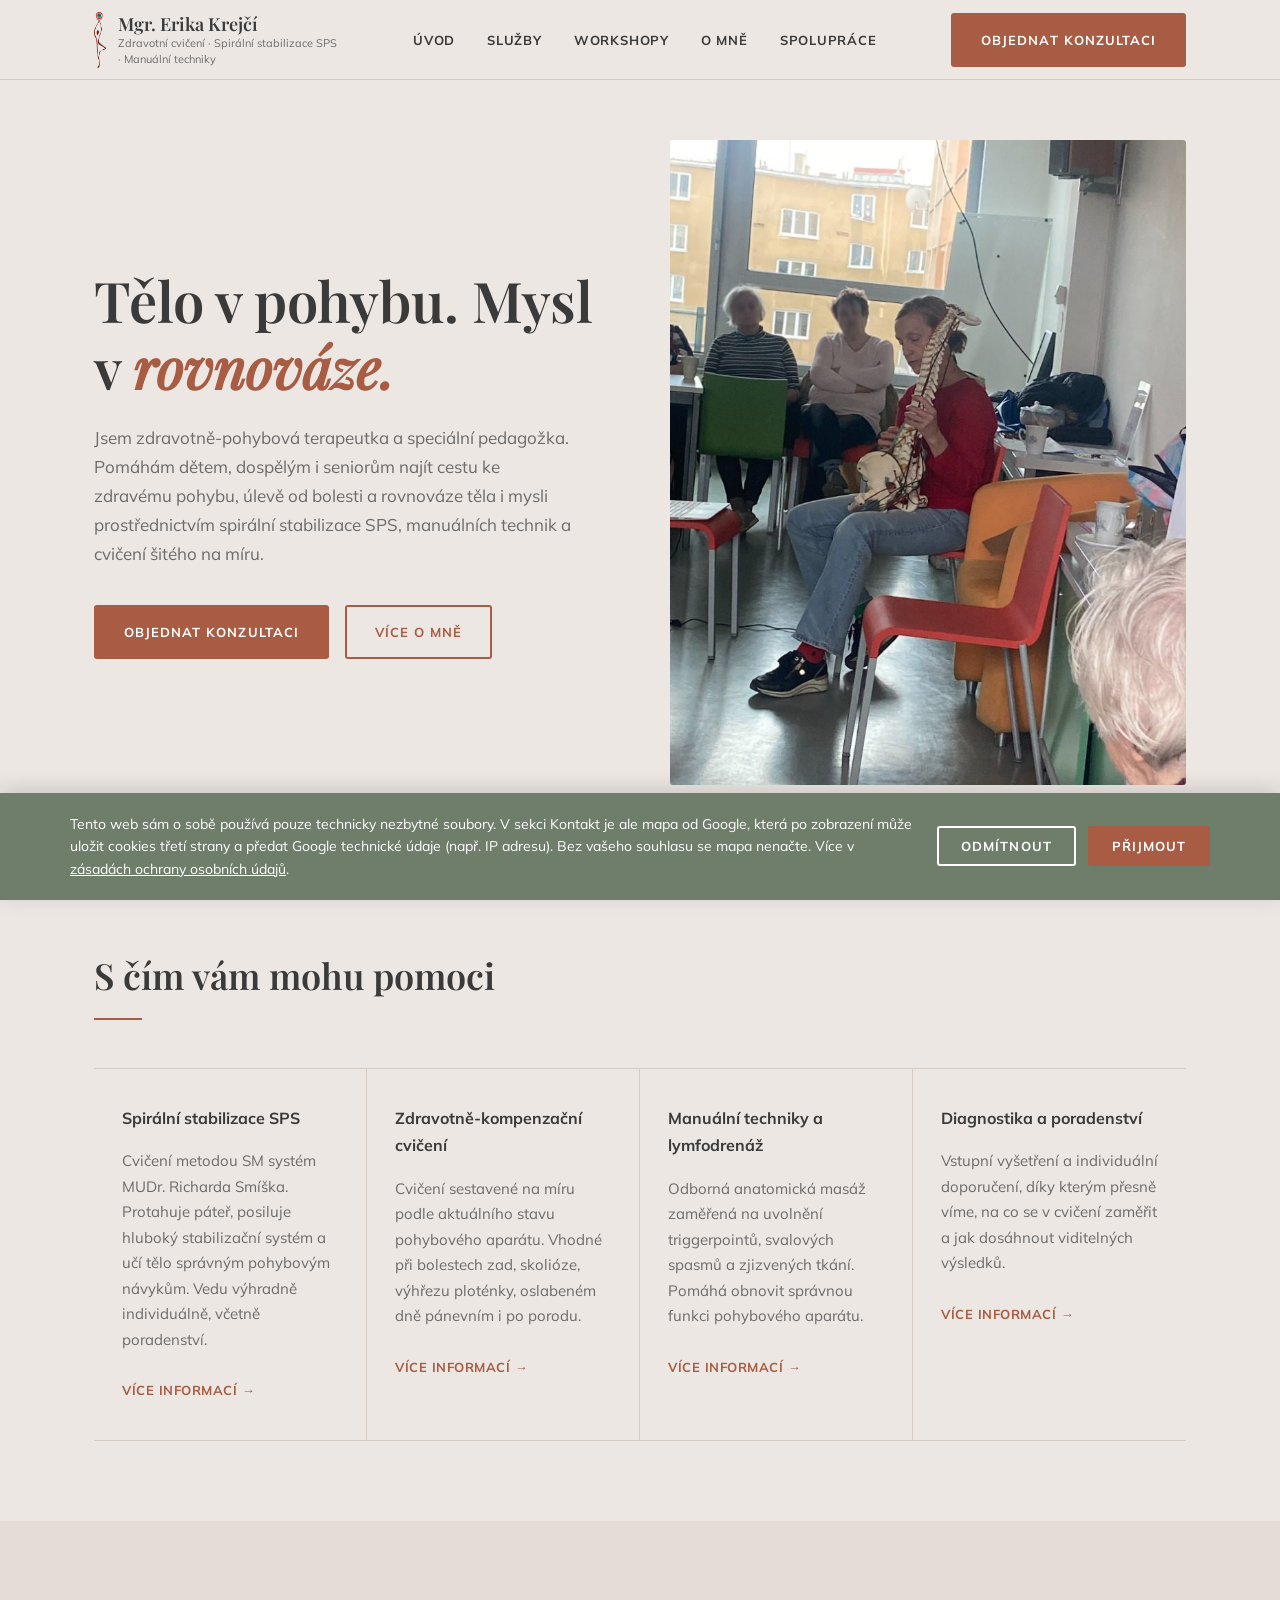
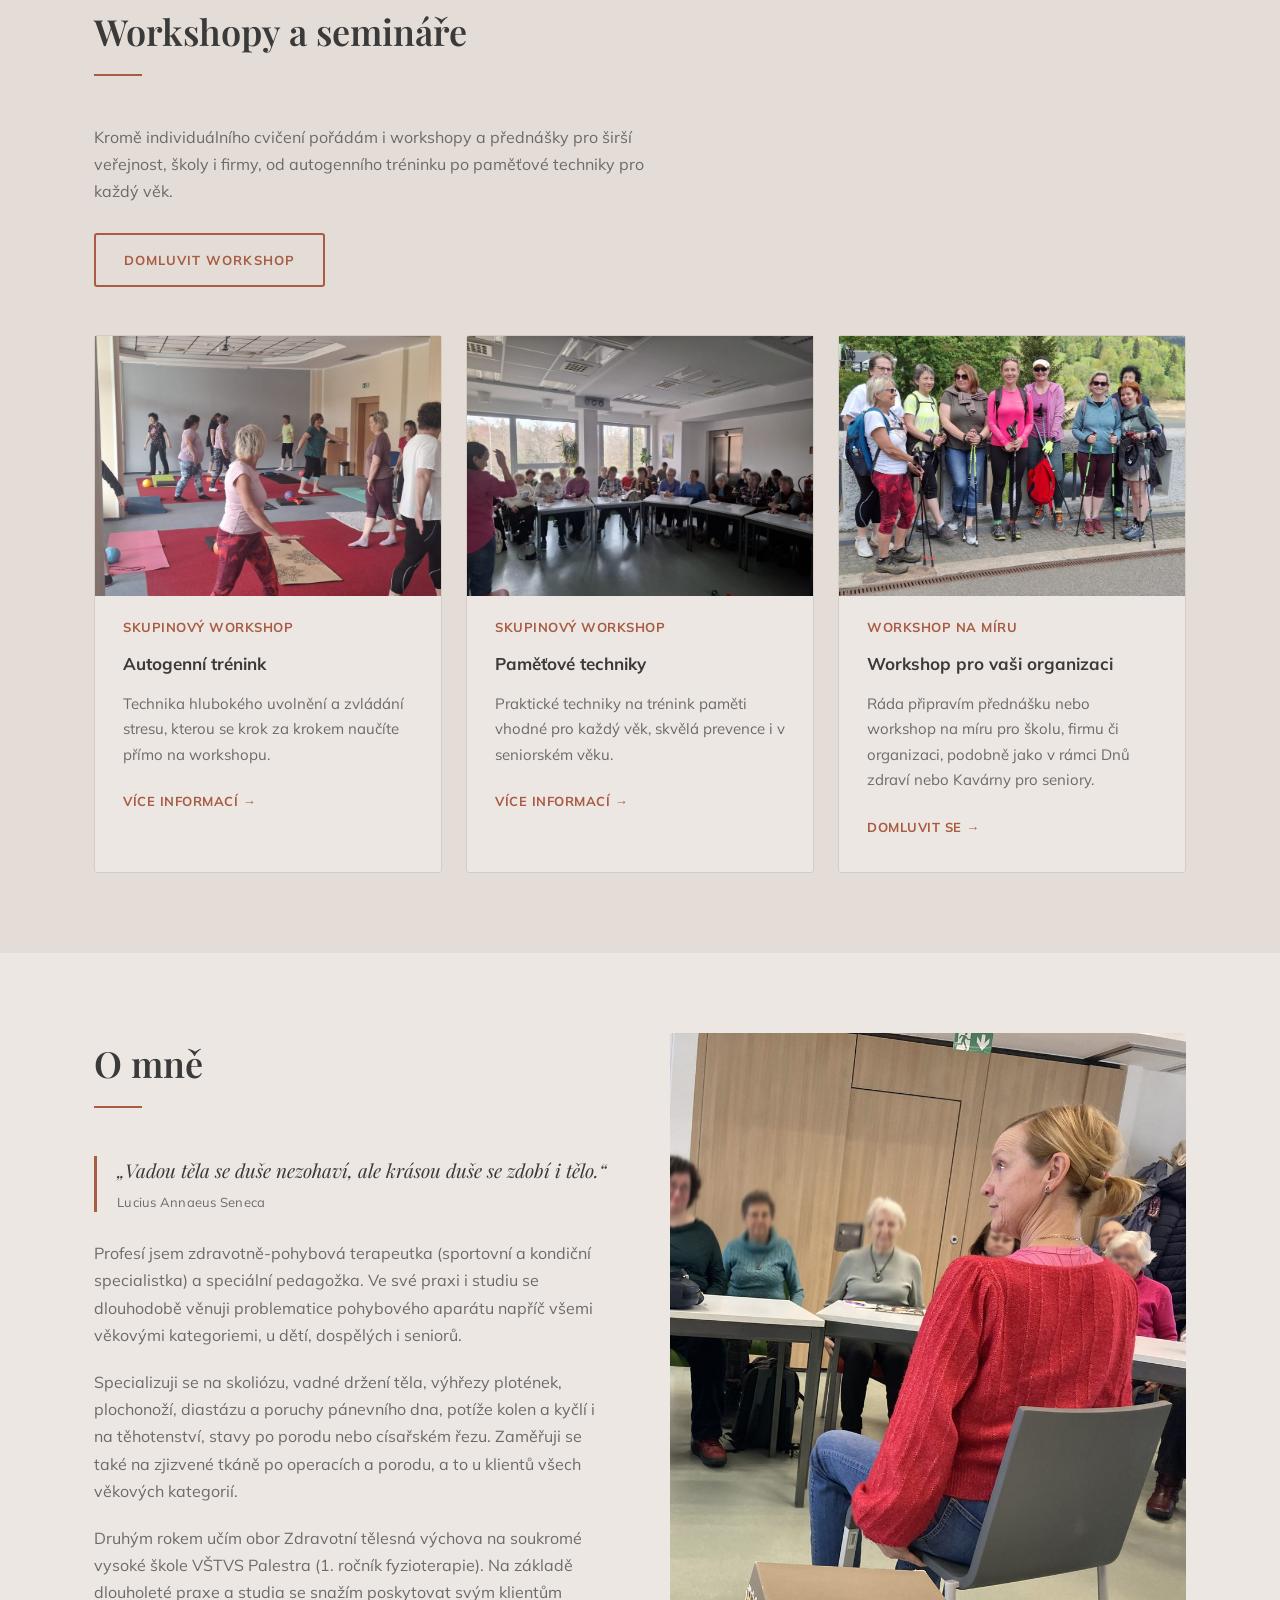
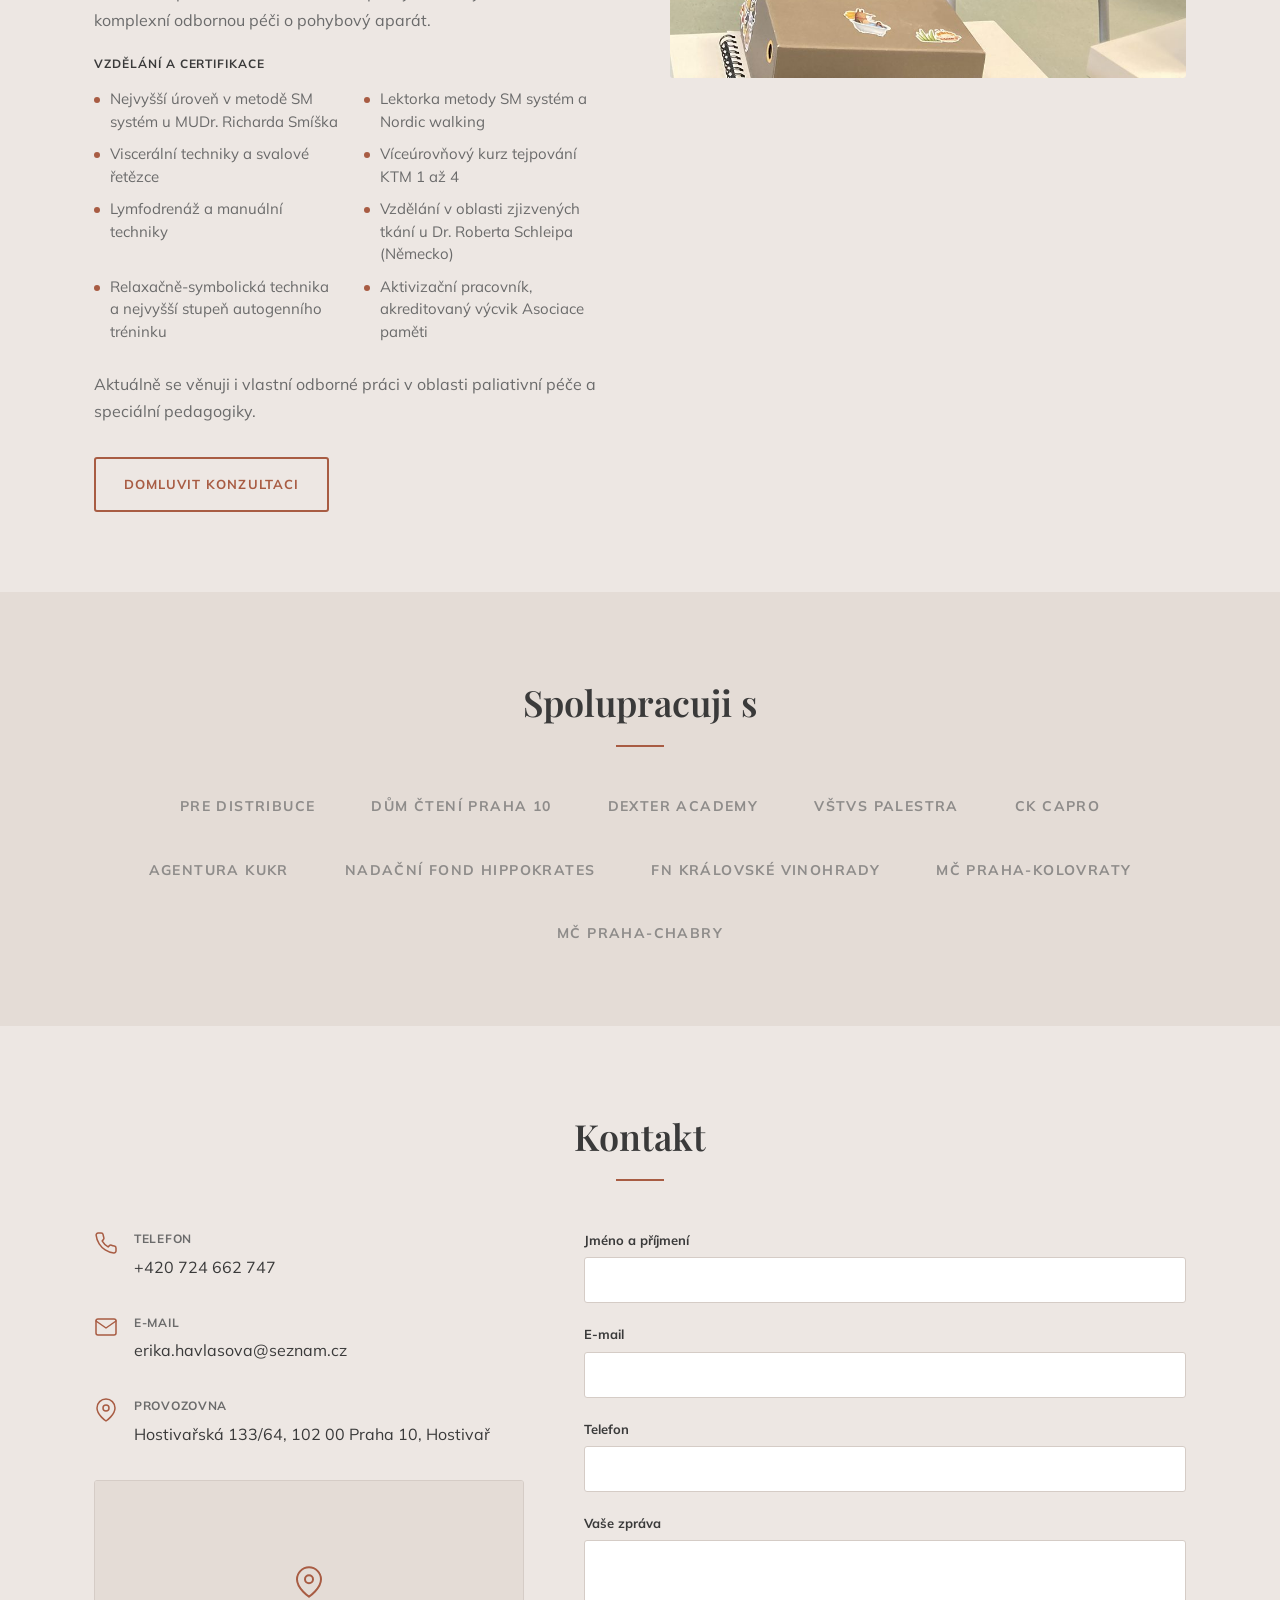
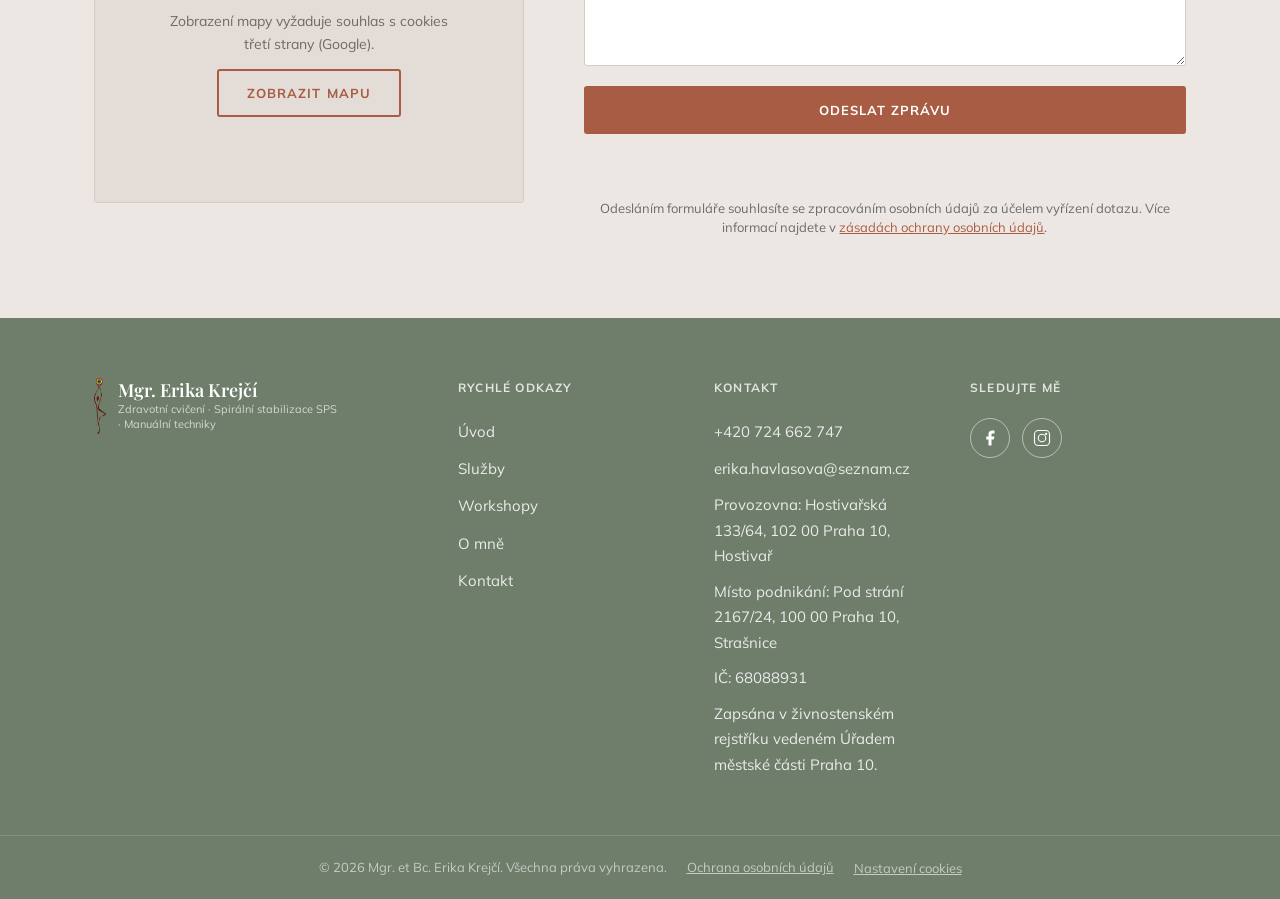
==== index.html @ 01b0af44 "Initial commit: static website for Mgr. Erika Krejčí Static HTML/CSS/JS site with real content, Form" ====
<!DOCTYPE html>
<html lang="cs">
<head>
  <meta charset="UTF-8">
  <meta name="viewport" content="width=device-width, initial-scale=1.0">
  <meta name="description" content="Mgr. et Bc. Erika Krejčí, zdravotně-pohybová terapeutka a speciální pedagožka. Spirální stabilizace SPS, zdravotní cvičení, manuální techniky a paměťové techniky v Praze.">
  <title>Mgr. et Bc. Erika Krejčí | Zdravotně-pohybová terapie a spirální stabilizace SPS</title>
  <link rel="icon" href="favicon.ico" sizes="any">
  <link rel="icon" type="image/png" sizes="32x32" href="img/favicon-32.png">
  <link rel="icon" type="image/png" sizes="16x16" href="img/favicon-16.png">
  <link rel="apple-touch-icon" sizes="180x180" href="img/apple-touch-icon.png">
  <link rel="preload" href="fonts/mulish-700.woff2" as="font" type="font/woff2" crossorigin>
  <link rel="preload" href="fonts/playfair-600.woff2" as="font" type="font/woff2" crossorigin>
  <link rel="stylesheet" href="css/fonts.css">
  <link rel="stylesheet" href="css/style.css">
</head>
<body>

  <!-- Header -->
  <header class="header" id="header">
    <div class="container header__inner">
      <a href="#uvod" class="logo" aria-label="Mgr. Erika Krejčí, úvod">
        <img src="img/logo.png" alt="Logo Mgr. Erika Krejčí" class="logo__icon">
        <div class="logo__text">
          <span class="logo__name">Mgr. Erika Krejčí</span>
          <span class="logo__tagline">Zdravotní cvičení · Spirální stabilizace SPS · Manuální techniky</span>
        </div>
      </a>

      <nav class="nav" id="nav" aria-label="Hlavní navigace">
        <ul class="nav__list">
          <li><a href="#uvod" class="nav__link">Úvod</a></li>
          <li><a href="#sluzby" class="nav__link">Služby</a></li>
          <li><a href="#workshopy" class="nav__link">Workshopy</a></li>
          <li><a href="#o-mne" class="nav__link">O mně</a></li>
          <li><a href="#spoluprace" class="nav__link">Spolupráce</a></li>
        </ul>
      </nav>

      <a href="#kontakt" class="btn btn--primary header__cta">Objednat konzultaci</a>

      <button class="nav-toggle" id="navToggle" aria-label="Otevřít menu" aria-expanded="false" aria-controls="nav">
        <span></span>
        <span></span>
        <span></span>
      </button>
    </div>
  </header>

  <main>

    <!-- Hero -->
    <section class="hero" id="uvod">
      <div class="container hero__inner">
        <div class="hero__content">
          <h1 class="hero__title">
            Tělo v pohybu. Mysl v <em>rovnováze.</em>
          </h1>
          <p class="hero__text">
            Jsem zdravotně-pohybová terapeutka a speciální pedagožka. Pomáhám dětem, dospělým i seniorům najít cestu ke zdravému pohybu, úlevě od bolesti a rovnováze těla i mysli prostřednictvím spirální stabilizace SPS, manuálních technik a cvičení šitého na míru.
          </p>
          <div class="hero__actions">
            <a href="#kontakt" class="btn btn--primary">Objednat konzultaci</a>
            <a href="#o-mne" class="btn btn--outline">Více o mně</a>
          </div>
        </div>
        <div class="hero__image">
          <img src="img/erika-krejci-terapie.jpg" alt="Mgr. Erika Krejčí při terapii s modelem páteře" class="hero__photo">
        </div>
      </div>
    </section>

    <!-- Services -->
    <section class="services section" id="sluzby">
      <div class="container">
        <h2 class="section__title">S čím vám mohu pomoci</h2>
        <div class="services__grid">

          <article class="service-card">
            <h3 class="service-card__title">Spirální stabilizace SPS</h3>
            <p class="service-card__text">Cvičení metodou SM systém MUDr. Richarda Smíška. Protahuje páteř, posiluje hluboký stabilizační systém a učí tělo správným pohybovým návykům. Vedu výhradně individuálně, včetně poradenství.</p>
            <button type="button" class="service-card__link" data-modal="sps">Více informací →</button>
          </article>

          <article class="service-card">
            <h3 class="service-card__title">Zdravotně-kompenzační cvičení</h3>
            <p class="service-card__text">Cvičení sestavené na míru podle aktuálního stavu pohybového aparátu. Vhodné při bolestech zad, skolióze, výhřezu ploténky, oslabeném dně pánevním i po porodu.</p>
            <button type="button" class="service-card__link" data-modal="cviceni">Více informací →</button>
          </article>

          <article class="service-card">
            <h3 class="service-card__title">Manuální techniky a lymfodrenáž</h3>
            <p class="service-card__text">Odborná anatomická masáž zaměřená na uvolnění triggerpointů, svalových spasmů a zjizvených tkání. Pomáhá obnovit správnou funkci pohybového aparátu.</p>
            <button type="button" class="service-card__link" data-modal="manualni">Více informací →</button>
          </article>

          <article class="service-card">
            <h3 class="service-card__title">Diagnostika a poradenství</h3>
            <p class="service-card__text">Vstupní vyšetření a individuální doporučení, díky kterým přesně víme, na co se v cvičení zaměřit a jak dosáhnout viditelných výsledků.</p>
            <button type="button" class="service-card__link" data-modal="diagnostika">Více informací →</button>
          </article>

        </div>
      </div>
    </section>

    <!-- Workshops -->
    <section class="workshops section section--alt" id="workshopy">
      <div class="container">
        <div class="workshops__header">
          <div class="workshops__intro">
            <h2 class="section__title">Workshopy a semináře</h2>
            <p class="workshops__text">Kromě individuálního cvičení pořádám i workshopy a přednášky pro širší veřejnost, školy i firmy, od autogenního tréninku po paměťové techniky pro každý věk.</p>
            <a href="#kontakt" class="btn btn--outline">Domluvit workshop</a>
          </div>
        </div>

        <div class="workshops__grid">
          <article class="workshop-card">
            <img src="img/workshop-skupinove-cviceni.jpg" alt="Skupinové zdravotní cvičení na workshopu" class="workshop-card__image">
            <span class="workshop-card__tag">Skupinový workshop</span>
            <h3 class="workshop-card__title">Autogenní trénink</h3>
            <p class="workshop-card__text">Technika hlubokého uvolnění a zvládání stresu, kterou se krok za krokem naučíte přímo na workshopu.</p>
            <button type="button" class="workshop-card__link" data-modal="autogenni">Více informací →</button>
          </article>

          <article class="workshop-card">
            <img src="img/workshop-prednaska-skupina.jpg" alt="Přednáška pro skupinu účastníků workshopu" class="workshop-card__image">
            <span class="workshop-card__tag">Skupinový workshop</span>
            <h3 class="workshop-card__title">Paměťové techniky</h3>
            <p class="workshop-card__text">Praktické techniky na trénink paměti vhodné pro každý věk, skvělá prevence i v seniorském věku.</p>
            <button type="button" class="workshop-card__link" data-modal="pamet">Více informací →</button>
          </article>

          <article class="workshop-card">
            <img src="img/workshop-nordic-walking-skupina.jpg" alt="Skupina účastníků workshopu Nordic walking v přírodě" class="workshop-card__image">
            <span class="workshop-card__tag">Workshop na míru</span>
            <h3 class="workshop-card__title">Workshop pro vaši organizaci</h3>
            <p class="workshop-card__text">Ráda připravím přednášku nebo workshop na míru pro školu, firmu či organizaci, podobně jako v rámci Dnů zdraví nebo Kavárny pro seniory.</p>
            <button type="button" class="workshop-card__link" data-modal="organizace">Domluvit se →</button>
          </article>
        </div>
      </div>
    </section>

    <!-- About -->
    <section class="about section" id="o-mne">
      <div class="container about__inner">
        <div class="about__content">
          <h2 class="section__title">O mně</h2>
          <blockquote class="about__quote">
            „Vadou těla se duše nezohaví, ale krásou duše se zdobí i tělo.“
            <cite>Lucius Annaeus Seneca</cite>
          </blockquote>
          <p class="about__text">Profesí jsem zdravotně-pohybová terapeutka (sportovní a kondiční specialistka) a speciální pedagožka. Ve své praxi i studiu se dlouhodobě věnuji problematice pohybového aparátu napříč všemi věkovými kategoriemi, u dětí, dospělých i seniorů.</p>
          <p class="about__text">Specializuji se na skoliózu, vadné držení těla, výhřezy plotének, plochonoží, diastázu a poruchy pánevního dna, potíže kolen a kyčlí i na těhotenství, stavy po porodu nebo císařském řezu. Zaměřuji se také na zjizvené tkáně po operacích a porodu, a to u klientů všech věkových kategorií.</p>
          <p class="about__text">Druhým rokem učím obor Zdravotní tělesná výchova na soukromé vysoké škole VŠTVS Palestra (1. ročník fyzioterapie). Na základě dlouholeté praxe a studia se snažím poskytovat svým klientům komplexní odbornou péči o pohybový aparát.</p>

          <div class="about__credentials">
            <h3 class="about__credentials-title">Vzdělání a certifikace</h3>
            <ul class="about__credentials-list">
              <li>Nejvyšší úroveň v metodě SM systém u MUDr. Richarda Smíška</li>
              <li>Lektorka metody SM systém a Nordic walking</li>
              <li>Viscerální techniky a svalové řetězce</li>
              <li>Víceúrovňový kurz tejpování KTM 1 až 4</li>
              <li>Lymfodrenáž a manuální techniky</li>
              <li>Vzdělání v oblasti zjizvených tkání u Dr. Roberta Schleipa (Německo)</li>
              <li>Relaxačně-symbolická technika a nejvyšší stupeň autogenního tréninku</li>
              <li>Aktivizační pracovník, akreditovaný výcvik Asociace paměti</li>
            </ul>
          </div>

          <p class="about__text">Aktuálně se věnuji i vlastní odborné práci v oblasti paliativní péče a speciální pedagogiky.</p>
          <a href="#kontakt" class="btn btn--outline">Domluvit konzultaci</a>
        </div>
        <div class="about__image">
          <img src="img/erika-krejci-prednaska.jpg" alt="Mgr. Erika Krejčí při přednášce" class="about__photo">
        </div>
      </div>
    </section>

    <!-- Partners -->
    <section class="partners section section--alt" id="spoluprace">
      <div class="container">
        <h2 class="section__title section__title--center">Spolupracuji s</h2>
        <ul class="partners__list">
          <li class="partners__item">PRE distribuce</li>
          <li class="partners__item">Dům čtení Praha 10</li>
          <li class="partners__item">Dexter Academy</li>
          <li class="partners__item">VŠTVS Palestra</li>
          <li class="partners__item">CK Capro</li>
          <li class="partners__item">Agentura KUKR</li>
          <li class="partners__item">Nadační fond Hippokrates</li>
          <li class="partners__item">FN Královské Vinohrady</li>
          <li class="partners__item">MČ Praha-Kolovraty</li>
          <li class="partners__item">MČ Praha-Chabry</li>
        </ul>
      </div>
    </section>

    <!-- Contact -->
    <section class="contact section" id="kontakt">
      <div class="container">
        <h2 class="section__title section__title--center">Kontakt</h2>
        <div class="contact__inner">

          <div class="contact__info">
            <div class="contact__item">
              <svg class="contact__icon" viewBox="0 0 24 24" fill="none" aria-hidden="true">
                <path d="M22 16.92v3a2 2 0 01-2.18 2 19.79 19.79 0 01-8.63-3.07 19.5 19.5 0 01-6-6 19.79 19.79 0 01-3.07-8.67A2 2 0 014.11 2h3a2 2 0 012 1.72c.127.96.361 1.903.7 2.81a2 2 0 01-.45 2.11L8.09 9.91a16 16 0 006 6l1.27-1.27a2 2 0 012.11-.45c.907.339 1.85.573 2.81.7A2 2 0 0122 16.92z" stroke="currentColor" stroke-width="1.5" stroke-linecap="round" stroke-linejoin="round"/>
              </svg>
              <div>
                <span class="contact__label">Telefon</span>
                <a href="tel:+420724662747" class="contact__value">+420 724 662 747</a>
              </div>
            </div>

            <div class="contact__item">
              <svg class="contact__icon" viewBox="0 0 24 24" fill="none" aria-hidden="true">
                <path d="M4 4h16c1.1 0 2 .9 2 2v12c0 1.1-.9 2-2 2H4c-1.1 0-2-.9-2-2V6c0-1.1.9-2 2-2z" stroke="currentColor" stroke-width="1.5" stroke-linecap="round" stroke-linejoin="round"/>
                <path d="M22 6l-10 7L2 6" stroke="currentColor" stroke-width="1.5" stroke-linecap="round" stroke-linejoin="round"/>
              </svg>
              <div>
                <span class="contact__label">E-mail</span>
                <a href="mailto:erika.havlasova@seznam.cz" class="contact__value">erika.havlasova@seznam.cz</a>
              </div>
            </div>

            <div class="contact__item">
              <svg class="contact__icon" viewBox="0 0 24 24" fill="none" aria-hidden="true">
                <path d="M21 10c0 7-9 13-9 13s-9-6-9-13a9 9 0 0118 0z" stroke="currentColor" stroke-width="1.5" stroke-linecap="round" stroke-linejoin="round"/>
                <circle cx="12" cy="10" r="3" stroke="currentColor" stroke-width="1.5"/>
              </svg>
              <div>
                <span class="contact__label">Provozovna</span>
                <span class="contact__value">Hostivařská 133/64, 102 00 Praha 10, Hostivař</span>
              </div>
            </div>

            <div class="contact__map" id="contactMap" data-map-src="https://www.google.com/maps/embed?pb=!1m18!1m12!1m3!1d2561.6964108514167!2d14.529740576564569!3d50.05451817151929!2m3!1f0!2f0!3f0!3m2!1i1024!2i768!4f13.1!3m3!1m2!1s0x470b93830efd0501%3A0x8461b1f9ef565a7b!2zTWdyLkVyaWthIEtyZWrEjcOt!5e0!3m2!1sen!2scz!4v1788268727471!5m2!1sen!2scz" data-map-title="Mapa – provozovna Mgr. Erika Krejčí, Hostivařská 64, Praha 10">
              <div class="contact__map-placeholder" id="contactMapPlaceholder">
                <svg viewBox="0 0 24 24" fill="none" aria-hidden="true"><path d="M21 10c0 7-9 13-9 13s-9-6-9-13a9 9 0 0118 0z" stroke="currentColor" stroke-width="1.5" stroke-linecap="round" stroke-linejoin="round"/><circle cx="12" cy="10" r="3" stroke="currentColor" stroke-width="1.5"/></svg>
                <p>Zobrazení mapy vyžaduje souhlas s cookies třetí strany (Google).</p>
                <button type="button" class="btn btn--outline" id="contactMapConsentBtn">Zobrazit mapu</button>
              </div>
            </div>
          </div>

          <form class="contact__form" id="contactForm" action="https://formspree.io/f/mwlklzlr" method="POST" novalidate>
            <div class="form-group">
              <label for="name" class="form-label">Jméno a příjmení</label>
              <input type="text" id="name" name="name" class="form-input" required autocomplete="name">
            </div>
            <div class="form-group">
              <label for="email" class="form-label">E-mail</label>
              <input type="email" id="email" name="email" class="form-input" required autocomplete="email">
            </div>
            <div class="form-group">
              <label for="phone" class="form-label">Telefon</label>
              <input type="tel" id="phone" name="phone" class="form-input" autocomplete="tel">
            </div>
            <div class="form-group">
              <label for="message" class="form-label">Vaše zpráva</label>
              <textarea id="message" name="message" class="form-input form-textarea" rows="5" required></textarea>
            </div>

            <input type="hidden" name="_subject" id="formSubject" value="Dotaz z webu">
            <input type="text" name="_gotcha" class="form-honeypot" tabindex="-1" autocomplete="off" aria-hidden="true">

            <button type="submit" class="btn btn--primary btn--full">Odeslat zprávu</button>
            <p class="form-status" id="formStatus" role="status" aria-live="polite"></p>
            <p class="form-note">Odesláním formuláře souhlasíte se zpracováním osobních údajů za účelem vyřízení dotazu. Více informací najdete v <a href="ochrana-osobnich-udaju.html">zásadách ochrany osobních údajů</a>.</p>
          </form>

        </div>
      </div>
    </section>

  </main>

  <!-- Footer -->
  <footer class="footer">
    <div class="container footer__inner">
          <div class="footer__brand">
        <a href="#uvod" class="logo logo--footer" aria-label="Mgr. Erika Krejčí, úvod">
          <img src="img/logo.png" alt="Logo Mgr. Erika Krejčí" class="logo__icon">
          <div class="logo__text">
            <span class="logo__name">Mgr. Erika Krejčí</span>
            <span class="logo__tagline">Zdravotní cvičení · Spirální stabilizace SPS · Manuální techniky</span>
          </div>
        </a>
      </div>

      <div class="footer__links">
        <h3 class="footer__heading">Rychlé odkazy</h3>
        <ul class="footer__list">
          <li><a href="#uvod">Úvod</a></li>
          <li><a href="#sluzby">Služby</a></li>
          <li><a href="#workshopy">Workshopy</a></li>
          <li><a href="#o-mne">O mně</a></li>
          <li><a href="#kontakt">Kontakt</a></li>
        </ul>
      </div>

      <div class="footer__contact">
        <h3 class="footer__heading">Kontakt</h3>
        <ul class="footer__list">
          <li><a href="tel:+420724662747">+420 724 662 747</a></li>
          <li><a href="mailto:erika.havlasova@seznam.cz">erika.havlasova@seznam.cz</a></li>
          <li>Provozovna: Hostivařská 133/64, 102 00 Praha 10, Hostivař</li>
          <li>Místo podnikání: Pod strání 2167/24, 100 00 Praha 10, Strašnice</li>
          <li>IČ: 68088931</li>
          <li>Zapsána v živnostenském rejstříku vedeném Úřadem městské části Praha 10.</li>
        </ul>
      </div>

      <div class="footer__social">
        <h3 class="footer__heading">Sledujte mě</h3>
        <div class="footer__social-links">
          <a href="#" class="footer__social-link" aria-label="Facebook">
            <svg viewBox="0 0 24 24" fill="currentColor" aria-hidden="true"><path d="M18 2h-3a5 5 0 00-5 5v3H7v4h3v8h4v-8h3l1-4h-4V7a1 1 0 011-1h3z"/></svg>
          </a>
          <a href="#" class="footer__social-link" aria-label="Instagram">
            <svg viewBox="0 0 24 24" fill="none" stroke="currentColor" stroke-width="1.5" aria-hidden="true"><rect x="2" y="2" width="20" height="20" rx="5"/><circle cx="12" cy="12" r="5"/><circle cx="17.5" cy="6.5" r="1.5" fill="currentColor" stroke="none"/></svg>
          </a>
        </div>
      </div>
    </div>

    <div class="footer__bottom">
      <div class="container footer__bottom-inner">
        <p>&copy; 2026 Mgr. et Bc. Erika Krejčí. Všechna práva vyhrazena.</p>
        <a href="ochrana-osobnich-udaju.html" class="footer__bottom-link">Ochrana osobních údajů</a>
        <button type="button" class="footer__bottom-link footer__bottom-link--btn" id="cookieSettingsLink">Nastavení cookies</button>
      </div>
    </div>
  </footer>

  <!-- Info modal (obsah se plní dynamicky přes JS podle data-modal atributu) -->
  <div class="modal" id="infoModal" hidden>
    <div class="modal__backdrop" data-modal-close></div>
    <div class="modal__dialog" role="dialog" aria-modal="true" aria-labelledby="modalTitle">
      <button type="button" class="modal__close" data-modal-close aria-label="Zavřít">&times;</button>
      <h3 class="modal__title" id="modalTitle"></h3>
      <div class="modal__body" id="modalBody"></div>
    </div>
  </div>

  <!-- Cookie lišta: souhlas s cookies třetích stran (Google Maps) -->
  <div class="cookie-banner" id="cookieBanner" role="dialog" aria-live="polite" aria-label="Nastavení cookies" hidden>
    <div class="cookie-banner__inner">
      <p class="cookie-banner__text">
        Tento web sám o sobě používá pouze technicky nezbytné soubory. V sekci Kontakt je ale mapa od Google, která
        po zobrazení může uložit cookies třetí strany a předat Google technické údaje (např. IP adresu). Bez vašeho
        souhlasu se mapa nenačte. Více v <a href="ochrana-osobnich-udaju.html">zásadách ochrany osobních údajů</a>.
      </p>
      <div class="cookie-banner__actions">
        <button type="button" class="btn btn--outline cookie-banner__btn" id="cookieReject">Odmítnout</button>
        <button type="button" class="btn btn--primary cookie-banner__btn" id="cookieAccept">Přijmout</button>
      </div>
    </div>
  </div>

  <script src="js/main.js"></script>
</body>
</html>
---- css/fonts.css ----
/* Self-hosted fonts, custom-subset to guarantee full Czech diacritic
   support (č, ď, ě, ň, ř, š, ť, ů, ž, …). Each file is a single face
   with no unicode-range splitting, so there is no risk of the browser
   picking a fallback system font mid-word for accented capitals. */

/* --- Mulish (body text) --- */
@font-face {
  font-family: 'Mulish';
  font-style: normal;
  font-weight: 300;
  font-display: swap;
  src: url('../fonts/mulish-300.woff2') format('woff2');
}

@font-face {
  font-family: 'Mulish';
  font-style: normal;
  font-weight: 400;
  font-display: swap;
  src: url('../fonts/mulish-400.woff2') format('woff2');
}

@font-face {
  font-family: 'Mulish';
  font-style: normal;
  font-weight: 700;
  font-display: swap;
  src: url('../fonts/mulish-700.woff2') format('woff2');
}

/* --- Playfair Display (headings) --- */
@font-face {
  font-family: 'Playfair Display';
  font-style: normal;
  font-weight: 400;
  font-display: swap;
  src: url('../fonts/playfair-400.woff2') format('woff2');
}

@font-face {
  font-family: 'Playfair Display';
  font-style: italic;
  font-weight: 400;
  font-display: swap;
  src: url('../fonts/playfair-400-italic.woff2') format('woff2');
}

@font-face {
  font-family: 'Playfair Display';
  font-style: normal;
  font-weight: 600;
  font-display: swap;
  src: url('../fonts/playfair-600.woff2') format('woff2');
}

@font-face {
  font-family: 'Playfair Display';
  font-style: normal;
  font-weight: 700;
  font-display: swap;
  src: url('../fonts/playfair-700.woff2') format('woff2');
}
---- css/style.css ----
/* =============================================
   Mgr. Erika Krejčí – Static Website Styles
   ============================================= */

/* --- CSS Variables --- */
:root {
  --color-primary: #A85C43;
  --color-primary-dark: #8f4d38;
  --color-secondary: #DDBEAC;
  --color-bg: #EDE7E3;
  --color-bg-alt: #e4dcd6;
  --color-footer: #6F7D6B;
  --color-footer-dark: #5c6a58;
  --color-accent-gold: #E0C36A;
  --color-accent-blue: #7FA7B8;
  --color-text: #3a3a3a;
  --color-text-light: #6b6b6b;
  --color-white: #ffffff;
  --color-border: #d5ccc6;

  --font-heading: 'Playfair Display', 'Georgia', 'Times New Roman', serif;
  --font-body: 'Mulish', 'Segoe UI', 'Helvetica Neue', Arial, sans-serif;

  --container-max: 1140px;
  --header-height: 80px;
  --radius: 3px;
  --transition: 0.25s ease;
}

/* --- Reset & Base --- */
*,
*::before,
*::after {
  box-sizing: border-box;
  margin: 0;
  padding: 0;
}

html {
  scroll-behavior: smooth;
  scroll-padding-top: var(--header-height);
}

body {
  font-family: var(--font-body);
  font-size: 16px;
  line-height: 1.7;
  color: var(--color-text);
  background-color: var(--color-bg);
  -webkit-font-smoothing: antialiased;
}

img {
  max-width: 100%;
  height: auto;
  display: block;
}

a {
  color: inherit;
  text-decoration: none;
}

ul {
  list-style: none;
}

/* --- Utilities --- */
.container {
  width: 100%;
  max-width: var(--container-max);
  margin: 0 auto;
  padding: 0 24px;
}

.section {
  padding: 80px 0;
}

.section--alt {
  background-color: var(--color-bg-alt);
}

.section__title {
  font-family: var(--font-heading);
  font-size: clamp(1.75rem, 3vw, 2.25rem);
  font-weight: 600;
  color: var(--color-text);
  margin-bottom: 48px;
  position: relative;
}

.section__title::after {
  content: '';
  display: block;
  width: 48px;
  height: 2px;
  background-color: var(--color-primary);
  margin-top: 12px;
}

.section__title--center {
  text-align: center;
}

.section__title--center::after {
  margin-left: auto;
  margin-right: auto;
}

/* --- Buttons --- */
.btn {
  display: inline-block;
  font-family: var(--font-body);
  font-size: 0.8125rem;
  font-weight: 700;
  letter-spacing: 0.08em;
  text-transform: uppercase;
  padding: 14px 28px;
  border-radius: var(--radius);
  border: 2px solid transparent;
  cursor: pointer;
  transition: background-color var(--transition), color var(--transition), border-color var(--transition);
  text-align: center;
  white-space: nowrap;
}

.btn--primary {
  background-color: var(--color-primary);
  color: var(--color-white);
  border-color: var(--color-primary);
}

.btn--primary:hover {
  background-color: var(--color-primary-dark);
  border-color: var(--color-primary-dark);
}

.btn--outline {
  background-color: transparent;
  color: var(--color-primary);
  border-color: var(--color-primary);
}

.btn--outline:hover {
  background-color: var(--color-primary);
  color: var(--color-white);
}

.btn--full {
  width: 100%;
}

/* --- Header --- */
.header {
  position: fixed;
  top: 0;
  left: 0;
  right: 0;
  z-index: 1000;
  background-color: var(--color-bg);
  border-bottom: 1px solid var(--color-border);
  height: var(--header-height);
}

.header__inner {
  display: flex;
  align-items: center;
  justify-content: space-between;
  height: var(--header-height);
  gap: 24px;
}

/* Logo */
.logo {
  display: flex;
  align-items: center;
  gap: 12px;
  flex-shrink: 0;
}

.logo__icon {
  height: 56px;
  width: auto;
  object-fit: contain;
  flex-shrink: 0;
}

.logo__name {
  display: block;
  font-family: var(--font-heading);
  font-size: 1.125rem;
  font-weight: 600;
  color: var(--color-text);
  line-height: 1.3;
}

.logo__tagline {
  display: block;
  font-size: 0.6875rem;
  color: var(--color-text-light);
  line-height: 1.4;
  max-width: 220px;
}

/* Navigation */
.nav__list {
  display: flex;
  align-items: center;
  gap: 32px;
}

.nav__link {
  display: block;
  font-size: 0.8125rem;
  font-weight: 700;
  letter-spacing: 0.06em;
  text-transform: uppercase;
  color: var(--color-text);
  white-space: nowrap;
  transition: color var(--transition);
}

.nav__link:hover {
  color: var(--color-primary);
}

.header__cta {
  flex-shrink: 0;
}

/* Mobile toggle */
.nav-toggle {
  display: none;
  flex-direction: column;
  justify-content: center;
  gap: 5px;
  width: 32px;
  height: 32px;
  background: none;
  border: none;
  cursor: pointer;
  padding: 0;
}

.nav-toggle span {
  display: block;
  width: 100%;
  height: 2px;
  background-color: var(--color-text);
  transition: transform var(--transition), opacity var(--transition);
}

.nav-toggle[aria-expanded="true"] span:nth-child(1) {
  transform: translateY(7px) rotate(45deg);
}

.nav-toggle[aria-expanded="true"] span:nth-child(2) {
  opacity: 0;
}

.nav-toggle[aria-expanded="true"] span:nth-child(3) {
  transform: translateY(-7px) rotate(-45deg);
}

/* --- Hero --- */
.hero {
  padding-top: calc(var(--header-height) + 60px);
  padding-bottom: 80px;
  min-height: 90vh;
  display: flex;
  align-items: center;
}

.hero__inner {
  display: grid;
  grid-template-columns: 1fr 1fr;
  gap: 60px;
  align-items: center;
}

.hero__title {
  font-family: var(--font-heading);
  font-size: clamp(2.25rem, 5vw, 3.5rem);
  font-weight: 600;
  line-height: 1.2;
  color: var(--color-text);
  margin-bottom: 24px;
}

.hero__title em {
  font-style: italic;
  color: var(--color-primary);
}

.hero__text {
  font-size: 1.0625rem;
  color: var(--color-text-light);
  margin-bottom: 36px;
  max-width: 480px;
}

.hero__actions {
  display: flex;
  flex-wrap: wrap;
  gap: 16px;
}

.hero__photo {
  display: block;
  width: 100%;
  aspect-ratio: 4 / 5;
  object-fit: cover;
  border-radius: var(--radius);
}

/* --- Services --- */
.services__grid {
  display: grid;
  grid-template-columns: repeat(4, 1fr);
  gap: 0;
  border-top: 1px solid var(--color-border);
}

.service-card {
  padding: 36px 28px;
  border-right: 1px solid var(--color-border);
  border-bottom: 1px solid var(--color-border);
}

.service-card:nth-child(4n) {
  border-right: none;
}

.service-card__title {
  font-family: var(--font-body);
  font-size: 1rem;
  font-weight: 700;
  color: var(--color-text);
  margin-bottom: 16px;
}

.service-card__text {
  font-size: 0.9375rem;
  color: var(--color-text-light);
  margin-bottom: 24px;
}

.service-card__link {
  display: inline-block;
  background: none;
  border: none;
  padding: 0;
  font-family: inherit;
  font-size: 0.8125rem;
  font-weight: 700;
  letter-spacing: 0.04em;
  text-transform: uppercase;
  color: var(--color-primary);
  cursor: pointer;
  transition: opacity var(--transition);
}

.service-card__link:hover {
  opacity: 0.7;
}

/* --- Workshops --- */
.workshops__header {
  margin-bottom: 48px;
}

.workshops__intro {
  max-width: 560px;
}

.workshops__text {
  color: var(--color-text-light);
  margin-bottom: 28px;
}

.workshops__grid {
  display: grid;
  grid-template-columns: repeat(3, 1fr);
  gap: 24px;
}

.workshop-card {
  background-color: var(--color-bg);
  padding: 32px 28px;
  border-radius: var(--radius);
  border: 1px solid var(--color-border);
}

.workshop-card__image {
  display: block;
  aspect-ratio: 4 / 3;
  object-fit: cover;
  border-radius: calc(var(--radius) - 6px) calc(var(--radius) - 6px) 0 0;
  margin: -32px -28px 20px;
  width: calc(100% + 56px);
  max-width: none;
}

.workshop-card__date,
.workshop-card__tag {
  display: block;
  font-size: 0.8125rem;
  font-weight: 700;
  letter-spacing: 0.04em;
  text-transform: uppercase;
  color: var(--color-primary);
  margin-bottom: 12px;
}

.workshop-card__title {
  font-family: var(--font-body);
  font-size: 1.0625rem;
  font-weight: 700;
  color: var(--color-text);
  margin-bottom: 12px;
}

.workshop-card__text {
  font-size: 0.9375rem;
  color: var(--color-text-light);
  margin-bottom: 20px;
}

.workshop-card__link {
  display: inline-block;
  background: none;
  border: none;
  padding: 0;
  font-family: inherit;
  font-size: 0.8125rem;
  font-weight: 700;
  letter-spacing: 0.04em;
  text-transform: uppercase;
  color: var(--color-primary);
  cursor: pointer;
  transition: opacity var(--transition);
}

.workshop-card__link:hover {
  opacity: 0.7;
}

/* --- About --- */
.about__inner {
  display: grid;
  grid-template-columns: 1fr 1fr;
  gap: 60px;
  align-items: start;
}

.about__text {
  color: var(--color-text-light);
  margin-bottom: 20px;
}

.about__quote {
  font-family: var(--font-heading);
  font-style: italic;
  font-size: 1.1875rem;
  line-height: 1.5;
  color: var(--color-text);
  border-left: 3px solid var(--color-primary);
  padding-left: 20px;
  margin-bottom: 28px;
}

.about__quote cite {
  display: block;
  margin-top: 8px;
  font-family: var(--font-body);
  font-style: normal;
  font-size: 0.8125rem;
  letter-spacing: 0.02em;
  color: var(--color-text-light);
}

.about__credentials {
  margin: 8px 0 28px;
}

.about__credentials-title {
  font-size: 0.75rem;
  font-weight: 700;
  letter-spacing: 0.08em;
  text-transform: uppercase;
  color: var(--color-text);
  margin-bottom: 14px;
}

.about__credentials-list {
  display: grid;
  grid-template-columns: 1fr 1fr;
  gap: 10px 24px;
}

.about__credentials-list li {
  position: relative;
  padding-left: 16px;
  font-size: 0.9375rem;
  line-height: 1.5;
  color: var(--color-text-light);
}

.about__credentials-list li::before {
  content: '';
  position: absolute;
  left: 0;
  top: 0.6em;
  width: 6px;
  height: 6px;
  border-radius: 50%;
  background-color: var(--color-primary);
}

.about__content .btn {
  margin-top: 12px;
}

.about__photo {
  display: block;
  width: 100%;
  aspect-ratio: 4 / 5;
  object-fit: cover;
  border-radius: var(--radius);
}

/* --- Partners --- */
.partners__list {
  display: flex;
  flex-wrap: wrap;
  justify-content: center;
  align-items: center;
  gap: 40px 56px;
}

.partners__item {
  font-size: 0.875rem;
  font-weight: 700;
  letter-spacing: 0.1em;
  text-transform: uppercase;
  color: var(--color-text-light);
  opacity: 0.7;
}

/* --- Contact --- */
.contact__inner {
  display: grid;
  grid-template-columns: 1fr 1.4fr;
  gap: 60px;
  align-items: start;
}

.contact__info {
  display: flex;
  flex-direction: column;
  gap: 32px;
}

.contact__item {
  display: flex;
  align-items: flex-start;
  gap: 16px;
}

.contact__map {
  position: relative;
  width: 100%;
  aspect-ratio: 4 / 3;
  border-radius: var(--radius);
  overflow: hidden;
  border: 1px solid var(--color-border);
}

.contact__map iframe {
  position: absolute;
  inset: 0;
  width: 100%;
  height: 100%;
  border: 0;
}


.contact__icon {
  width: 24px;
  height: 24px;
  color: var(--color-primary);
  flex-shrink: 0;
  margin-top: 2px;
}

.contact__label {
  display: block;
  font-size: 0.75rem;
  font-weight: 700;
  letter-spacing: 0.06em;
  text-transform: uppercase;
  color: var(--color-text-light);
  margin-bottom: 4px;
}

.contact__value {
  font-size: 1rem;
  color: var(--color-text);
  transition: color var(--transition);
}

a.contact__value:hover {
  color: var(--color-primary);
}

/* Form */
.contact__form {
  display: flex;
  flex-direction: column;
  gap: 20px;
}

.form-group {
  display: flex;
  flex-direction: column;
  gap: 6px;
}

.form-label {
  font-size: 0.8125rem;
  font-weight: 700;
  color: var(--color-text);
}

.form-input {
  font-family: var(--font-body);
  font-size: 1rem;
  padding: 12px 16px;
  border: 1px solid var(--color-border);
  border-radius: var(--radius);
  background-color: var(--color-white);
  color: var(--color-text);
  transition: border-color var(--transition);
  width: 100%;
}

.form-input:focus {
  outline: none;
  border-color: var(--color-primary);
}

.form-textarea {
  resize: vertical;
  min-height: 120px;
}

.form-status {
  font-size: 0.875rem;
  text-align: center;
  min-height: 1.5em;
}

.form-status--success {
  color: var(--color-footer);
}

.form-status--error {
  color: #c0392b;
}

.form-honeypot {
  position: absolute;
  width: 1px;
  height: 1px;
  opacity: 0;
  overflow: hidden;
  pointer-events: none;
}

.form-note {
  font-size: 0.8125rem;
  line-height: 1.5;
  color: var(--color-text-light);
  text-align: center;
  margin-top: 4px;
}

.form-note a {
  color: var(--color-primary);
  text-decoration: underline;
}

/* --- Footer --- */
.footer {
  background-color: var(--color-footer);
  color: var(--color-white);
  padding-top: 60px;
}

.footer__inner {
  display: grid;
  grid-template-columns: 1.5fr 1fr 1fr 1fr;
  gap: 40px;
  padding-bottom: 48px;
}

.logo--footer .logo__name {
  color: var(--color-white);
}

.logo--footer .logo__tagline {
  color: rgba(255, 255, 255, 0.7);
}

.footer__heading {
  font-family: var(--font-body);
  font-size: 0.75rem;
  font-weight: 700;
  letter-spacing: 0.1em;
  text-transform: uppercase;
  margin-bottom: 20px;
  opacity: 0.8;
}

.footer__list li {
  margin-bottom: 10px;
}

.footer__list a {
  font-size: 0.9375rem;
  opacity: 0.85;
  transition: opacity var(--transition);
}

.footer__list a:hover {
  opacity: 1;
}

.footer__list li:not(:has(a)) {
  font-size: 0.9375rem;
  opacity: 0.85;
}

.footer__social-links {
  display: flex;
  gap: 12px;
}

.footer__social-link {
  display: flex;
  align-items: center;
  justify-content: center;
  width: 40px;
  height: 40px;
  border-radius: 50%;
  border: 1.5px solid rgba(255, 255, 255, 0.5);
  color: var(--color-white);
  transition: background-color var(--transition), border-color var(--transition);
}

.footer__social-link svg {
  width: 18px;
  height: 18px;
}

.footer__social-link:hover {
  background-color: rgba(255, 255, 255, 0.15);
  border-color: var(--color-white);
}

.footer__bottom {
  border-top: 1px solid rgba(255, 255, 255, 0.15);
  padding: 20px 0;
}

.footer__bottom-inner {
  display: flex;
  flex-wrap: wrap;
  align-items: center;
  justify-content: center;
  gap: 8px 20px;
}

.footer__bottom p {
  font-size: 0.8125rem;
  opacity: 0.6;
  text-align: center;
}

.footer__bottom-link {
  font-size: 0.8125rem;
  color: var(--color-white);
  opacity: 0.6;
  text-decoration: underline;
  transition: opacity var(--transition);
}

.footer__bottom-link:hover {
  opacity: 1;
}

.footer__bottom-link--btn {
  background: none;
  border: none;
  padding: 0;
  font-family: inherit;
  cursor: pointer;
}

/* --- Contact map placeholder (blocked until cookie consent) --- */
.contact__map-placeholder {
  position: absolute;
  inset: 0;
  display: flex;
  flex-direction: column;
  align-items: center;
  justify-content: center;
  gap: 12px;
  padding: 24px;
  text-align: center;
  background-color: var(--color-bg-alt);
}

.contact__map-placeholder svg {
  width: 32px;
  height: 32px;
  color: var(--color-primary);
}

.contact__map-placeholder p {
  max-width: 280px;
  font-size: 0.875rem;
  color: var(--color-text-light);
}

/* --- Cookie consent banner --- */
.cookie-banner {
  position: fixed;
  left: 0;
  right: 0;
  bottom: 0;
  z-index: 1200;
  background-color: var(--color-footer);
  color: var(--color-white);
  padding: 20px;
  box-shadow: 0 -4px 20px rgba(0, 0, 0, 0.15);
}

.cookie-banner__inner {
  max-width: var(--container-max);
  margin: 0 auto;
  display: flex;
  flex-wrap: wrap;
  align-items: center;
  justify-content: space-between;
  gap: 16px 24px;
}

.cookie-banner__text {
  flex: 1 1 480px;
  font-size: 0.875rem;
  line-height: 1.6;
}

.cookie-banner__text a {
  color: var(--color-white);
  text-decoration: underline;
}

.cookie-banner__actions {
  display: flex;
  flex-wrap: wrap;
  gap: 12px;
  flex-shrink: 0;
}

.cookie-banner__btn {
  padding: 10px 22px;
}

.cookie-banner .btn--outline {
  color: var(--color-white);
  border-color: var(--color-white);
}

.cookie-banner .btn--outline:hover {
  background-color: var(--color-white);
  color: var(--color-footer-dark);
}

/* --- Responsive --- */

/* Nav collapses to hamburger well before the desktop nav (logo + 5 links +
   CTA button) would run out of room and start wrapping/overflowing. */
@media (max-width: 1150px) {
  .nav-toggle {
    display: flex;
  }

  .nav {
    position: fixed;
    top: var(--header-height);
    left: 0;
    right: 0;
    background-color: var(--color-bg);
    border-bottom: 1px solid var(--color-border);
    padding: 24px;
    transform: translateY(-110%);
    opacity: 0;
    visibility: hidden;
    transition: transform var(--transition), opacity var(--transition), visibility var(--transition);
  }

  .nav.is-open {
    transform: translateY(0);
    opacity: 1;
    visibility: visible;
  }

  .nav__list {
    flex-direction: column;
    align-items: flex-start;
    gap: 20px;
  }

  .header__cta {
    display: none;
  }

  .logo__tagline {
    display: none;
  }
}

@media (max-width: 1024px) {
  .services__grid {
    grid-template-columns: repeat(2, 1fr);
  }

  .service-card:nth-child(4n) {
    border-right: 1px solid var(--color-border);
  }

  .service-card:nth-child(2n) {
    border-right: none;
  }

  .workshops__grid {
    grid-template-columns: 1fr;
    max-width: 480px;
  }

  .footer__inner {
    grid-template-columns: 1fr 1fr;
  }
}

@media (max-width: 768px) {
  .section {
    padding: 60px 0;
  }

  .hero__inner {
    grid-template-columns: 1fr;
    gap: 40px;
    text-align: center;
  }

  .hero__text {
    max-width: none;
  }

  .hero__actions {
    justify-content: center;
  }

  .hero__image {
    order: -1;
    max-width: 320px;
    margin: 0 auto;
  }

  .services__grid {
    grid-template-columns: 1fr;
    border-top: none;
  }

  .service-card {
    border-right: none;
    border-bottom: 1px solid var(--color-border);
    padding: 24px 0;
    display: flex;
    flex-direction: column;
  }

  .service-card:first-child {
    border-top: 1px solid var(--color-border);
  }

  .about__inner {
    grid-template-columns: 1fr;
    gap: 40px;
  }

  .about__image {
    max-width: 320px;
    margin: 0 auto;
  }

  .contact__inner {
    grid-template-columns: 1fr;
    gap: 40px;
  }

  .footer__inner {
    grid-template-columns: 1fr;
    gap: 32px;
  }

  .partners__list {
    gap: 24px 32px;
  }
}

@media (max-width: 480px) {
  .hero__actions {
    flex-direction: column;
    align-items: stretch;
  }

  .btn {
    padding: 12px 20px;
  }

  .about__credentials-list {
    grid-template-columns: 1fr;
  }
}

/* --- Info modal --- */
.modal {
  position: fixed;
  inset: 0;
  z-index: 1100;
  display: flex;
  align-items: center;
  justify-content: center;
  padding: 24px;
}

.modal[hidden] {
  display: none;
}

.modal__backdrop {
  position: absolute;
  inset: 0;
  background-color: rgba(45, 38, 32, 0.55);
}

.modal__dialog {
  position: relative;
  background-color: var(--color-bg);
  border-radius: var(--radius);
  padding: 40px;
  max-width: 560px;
  width: 100%;
  max-height: 85vh;
  overflow-y: auto;
  box-shadow: 0 20px 60px rgba(45, 38, 32, 0.25);
}

.modal__close {
  position: absolute;
  top: 16px;
  right: 16px;
  width: 36px;
  height: 36px;
  border: none;
  background-color: transparent;
  font-size: 1.75rem;
  line-height: 1;
  color: var(--color-text-light);
  cursor: pointer;
  transition: color var(--transition);
}

.modal__close:hover {
  color: var(--color-text);
}

.modal__title {
  font-size: 1.375rem;
  margin-bottom: 16px;
  padding-right: 24px;
  color: var(--color-text);
}

.modal__body p {
  color: var(--color-text-light);
  margin-bottom: 16px;
}

.modal__body p:last-child {
  margin-bottom: 0;
}

@media (max-width: 480px) {
  .modal__dialog {
    padding: 28px 24px;
  }
}

/* --- Legal page (Ochrana osobních údajů) --- */
.legal {
  padding: 140px 0 100px;
}

.legal__container {
  max-width: 760px;
}

.legal__back {
  display: inline-block;
  margin-bottom: 32px;
  font-size: 0.875rem;
  font-weight: 700;
  letter-spacing: 0.04em;
  text-transform: uppercase;
  color: var(--color-primary);
}

.legal__updated {
  color: var(--color-text-light);
  font-size: 0.875rem;
  margin-bottom: 40px;
}

.legal__content h2 {
  font-family: var(--font-heading);
  font-size: 1.375rem;
  font-weight: 600;
  color: var(--color-text);
  margin-top: 44px;
  margin-bottom: 16px;
}

.legal__content h2:first-child {
  margin-top: 0;
}

.legal__content p {
  color: var(--color-text-light);
  margin-bottom: 16px;
}

.legal__content ul {
  margin: 0 0 16px;
  padding-left: 20px;
  color: var(--color-text-light);
}

.legal__content li {
  margin-bottom: 8px;
}

.legal__content a {
  color: var(--color-primary);
  text-decoration: underline;
}

.legal__content strong {
  color: var(--color-text);
}
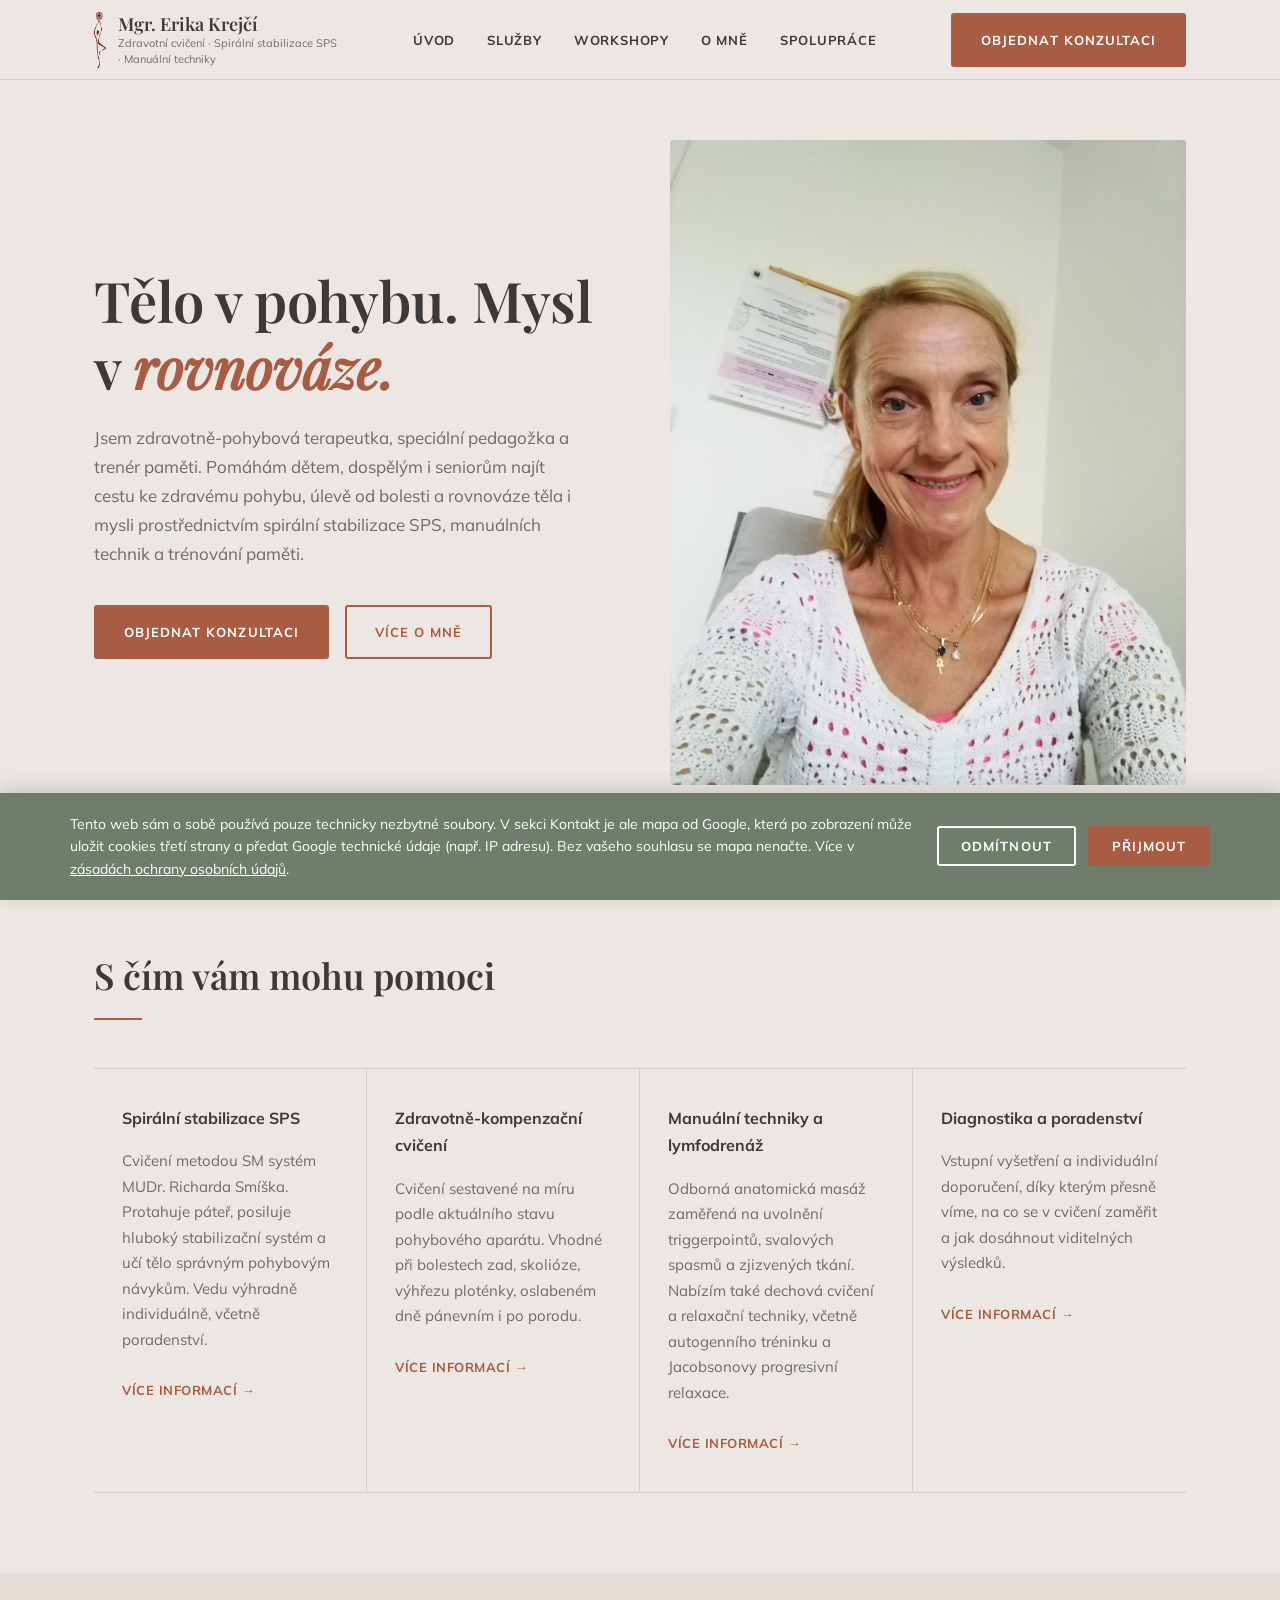
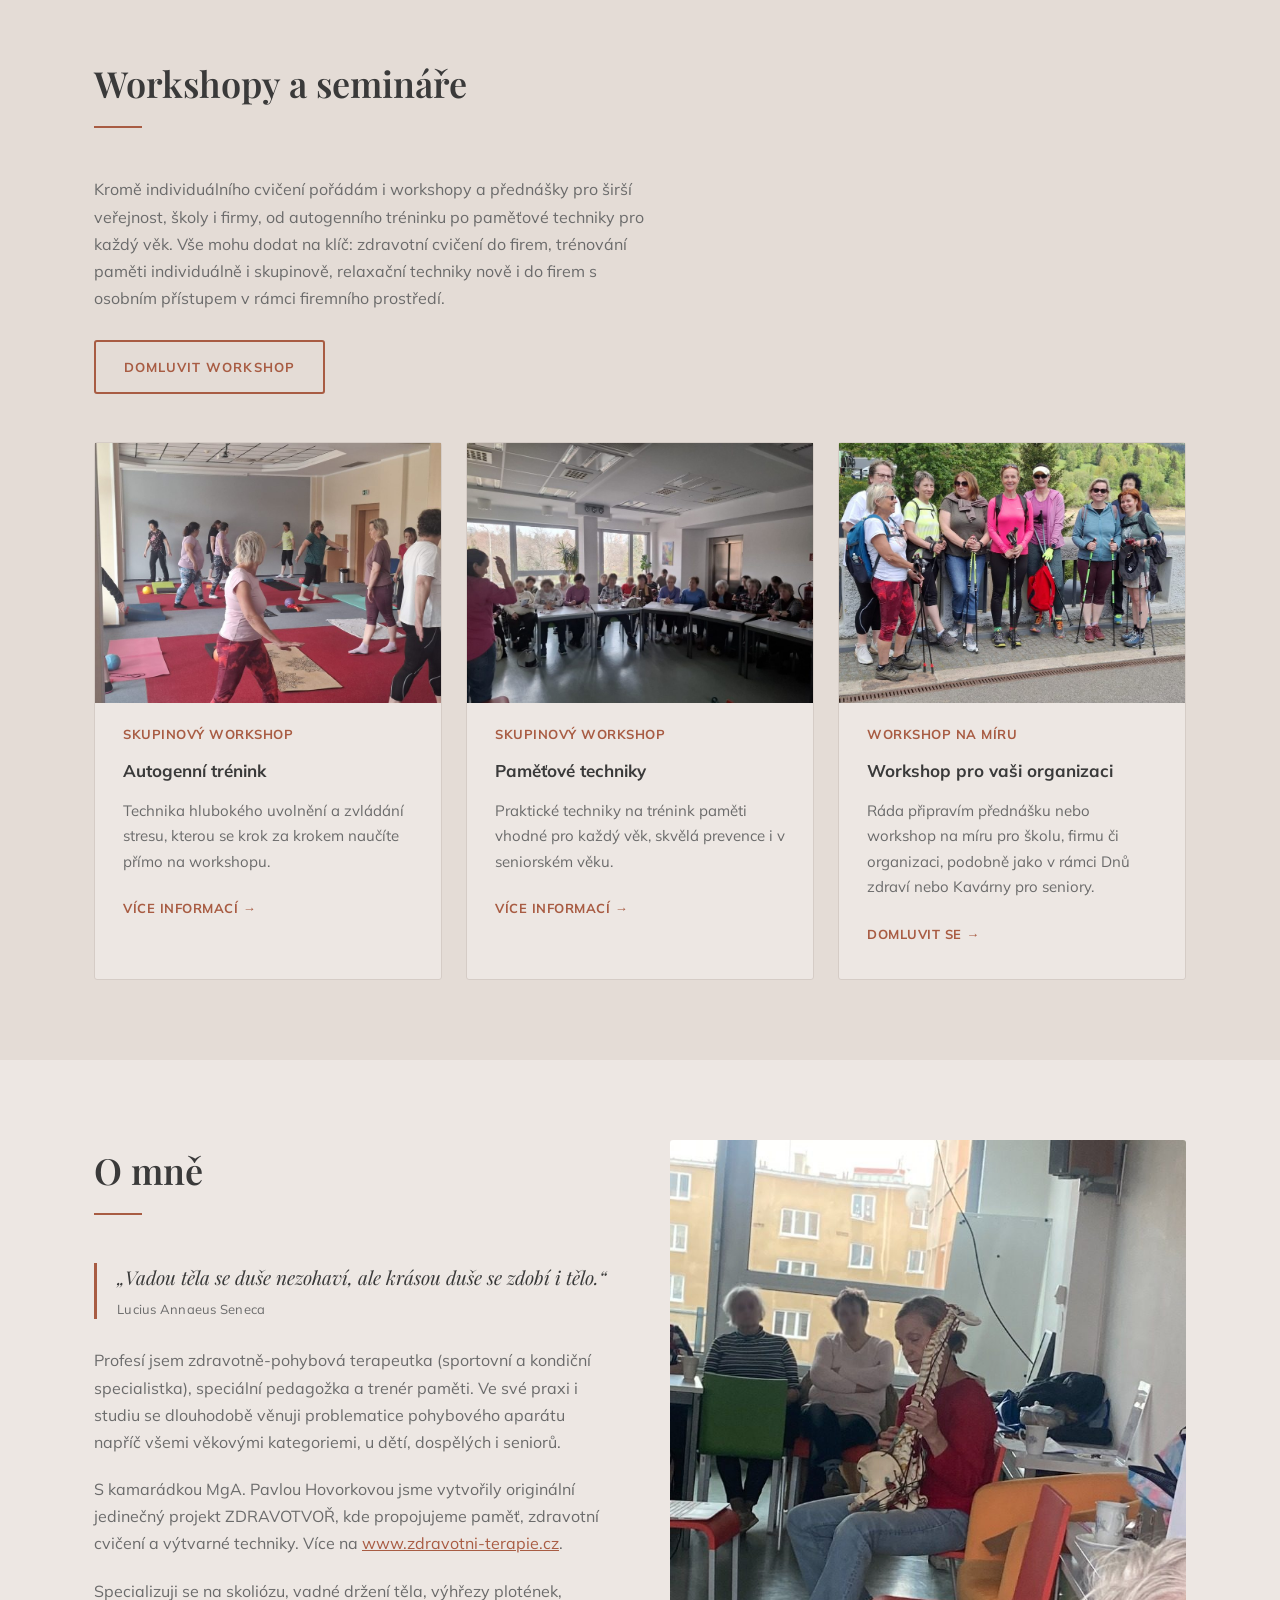
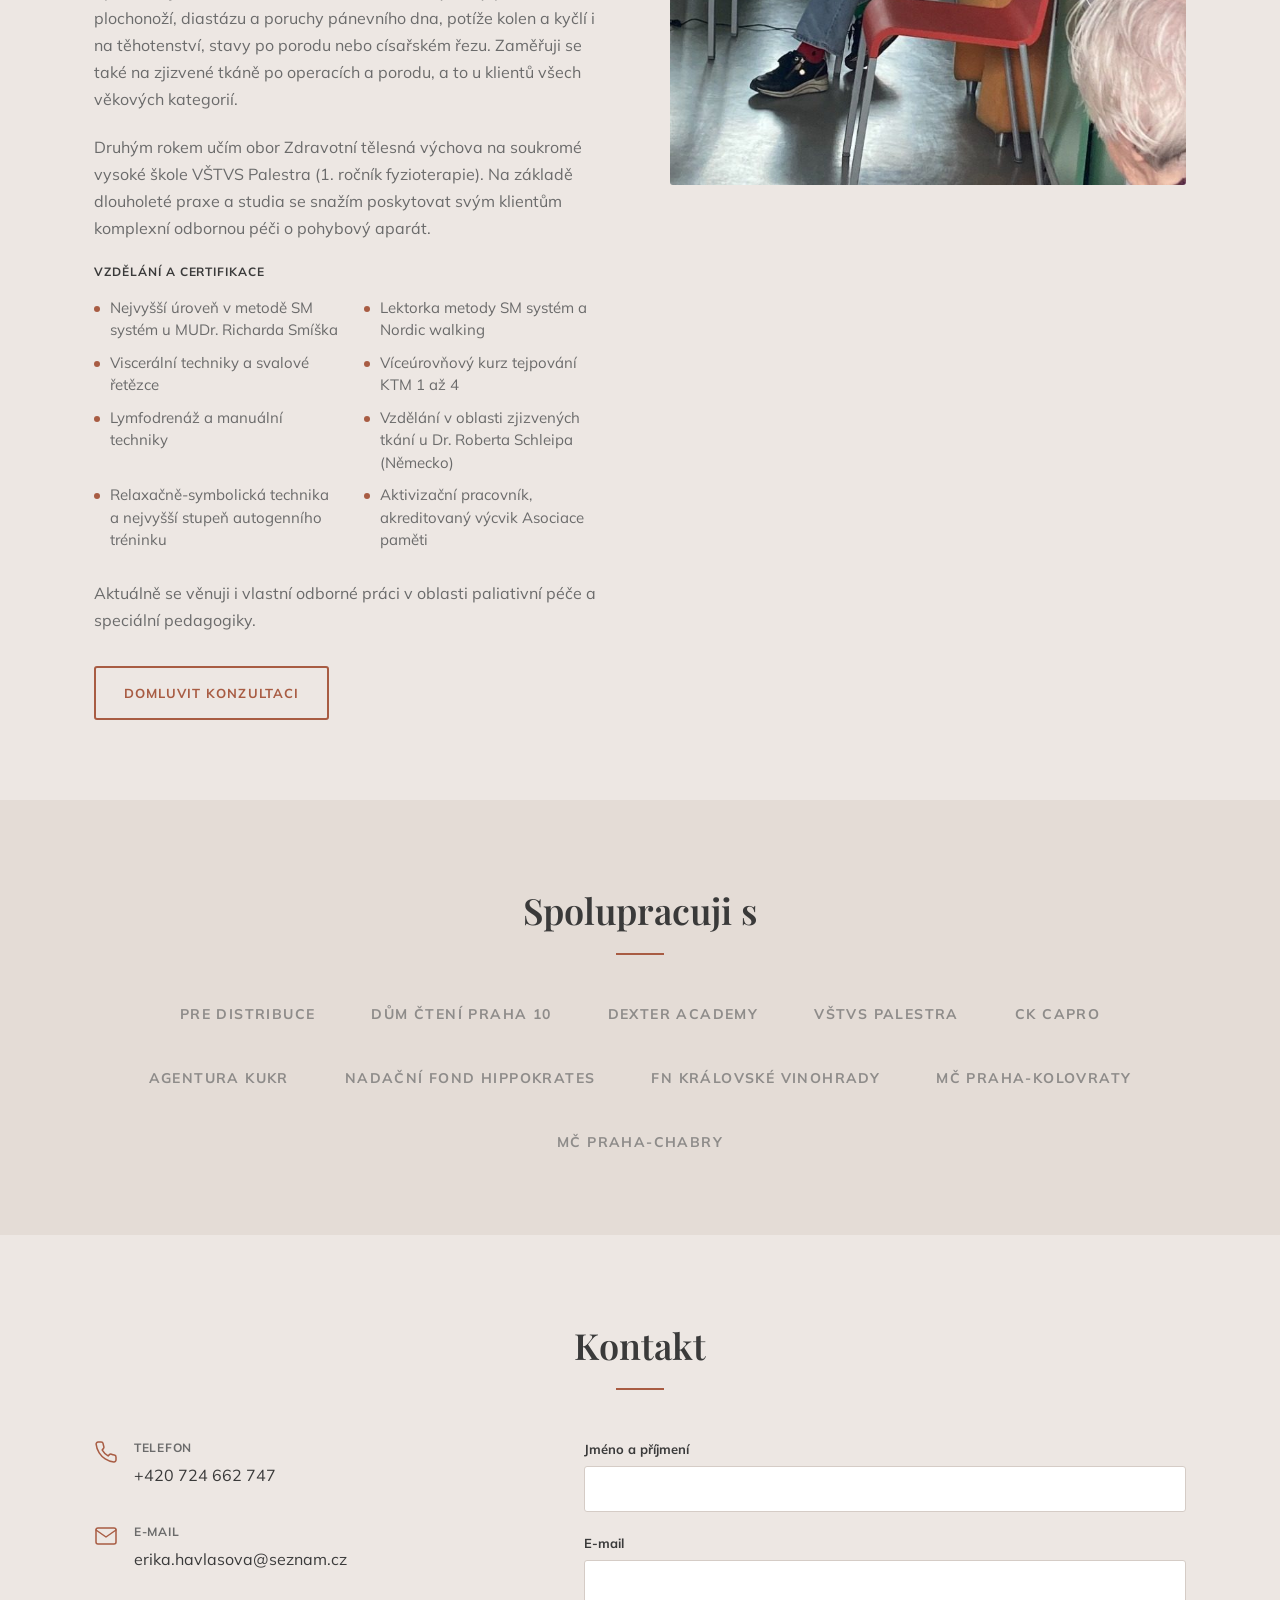
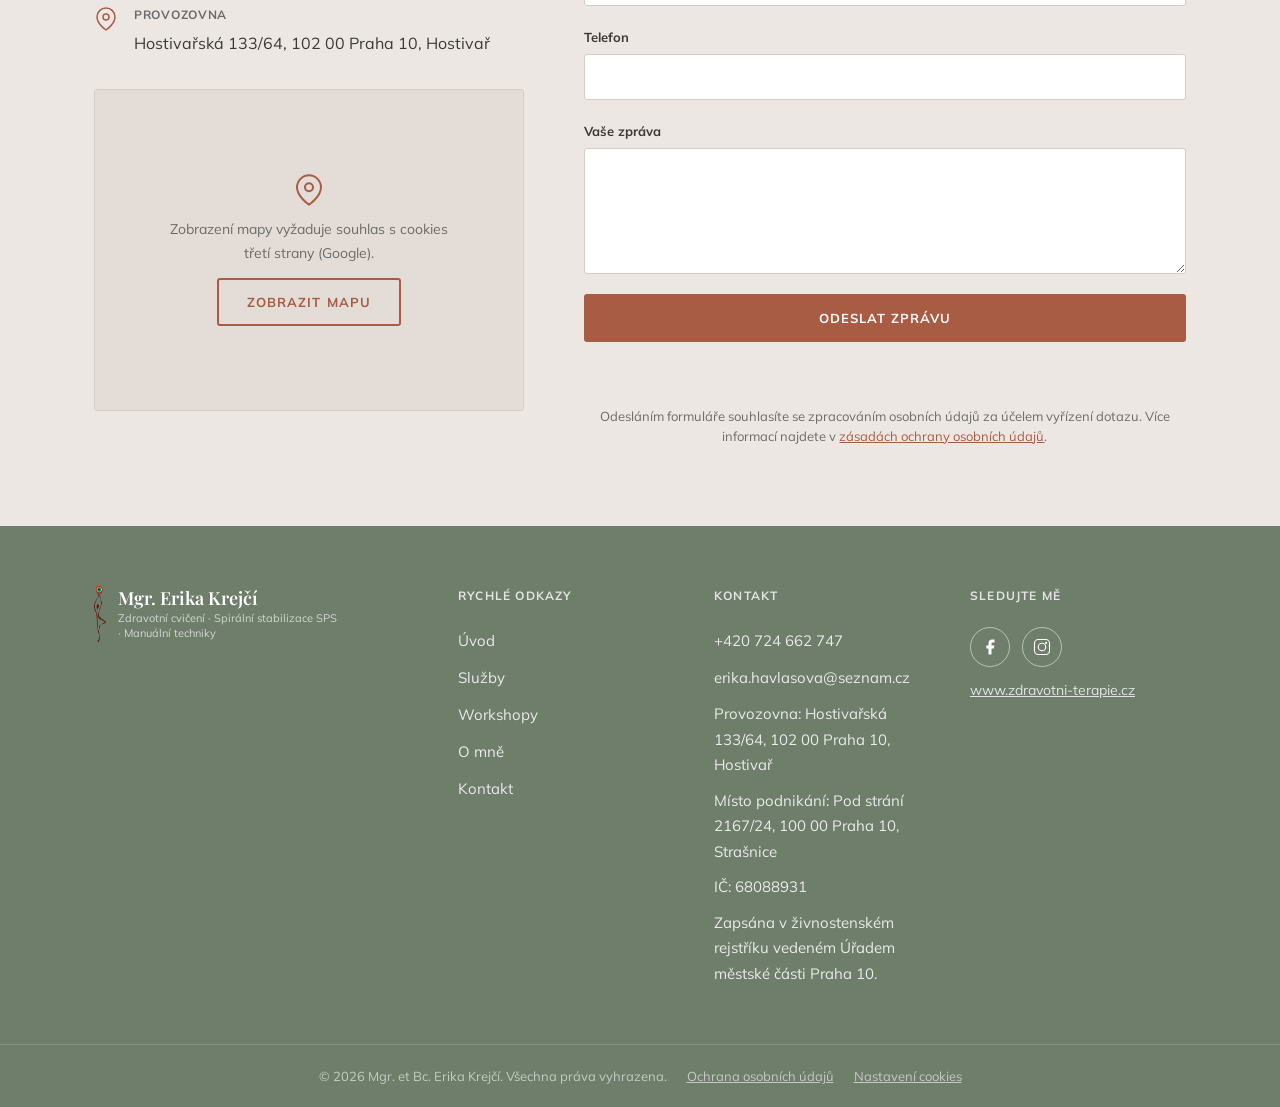
==== commit 7cd15e7d: "Apply client feedback: content updates, photos, and social links. Update intro and about copy, works" ====
--- a/index.html
+++ b/index.html
@@ -3,7 +3,7 @@
 <head>
   <meta charset="UTF-8">
   <meta name="viewport" content="width=device-width, initial-scale=1.0">
-  <meta name="description" content="Mgr. et Bc. Erika Krejčí, zdravotně-pohybová terapeutka a speciální pedagožka. Spirální stabilizace SPS, zdravotní cvičení, manuální techniky a paměťové techniky v Praze.">
+  <meta name="description" content="Mgr. et Bc. Erika Krejčí, zdravotně-pohybová terapeutka, speciální pedagožka a trenér paměti. Spirální stabilizace SPS, zdravotní cvičení, manuální techniky a trénování paměti v Praze.">
   <title>Mgr. et Bc. Erika Krejčí | Zdravotně-pohybová terapie a spirální stabilizace SPS</title>
   <link rel="icon" href="favicon.ico" sizes="any">
   <link rel="icon" type="image/png" sizes="32x32" href="img/favicon-32.png">
@@ -57,7 +57,7 @@
             Tělo v pohybu. Mysl v <em>rovnováze.</em>
           </h1>
           <p class="hero__text">
-            Jsem zdravotně-pohybová terapeutka a speciální pedagožka. Pomáhám dětem, dospělým i seniorům najít cestu ke zdravému pohybu, úlevě od bolesti a rovnováze těla i mysli prostřednictvím spirální stabilizace SPS, manuálních technik a cvičení šitého na míru.
+            Jsem zdravotně-pohybová terapeutka, speciální pedagožka a trenér paměti. Pomáhám dětem, dospělým i seniorům najít cestu ke zdravému pohybu, úlevě od bolesti a rovnováze těla i mysli prostřednictvím spirální stabilizace SPS, manuálních technik a trénování paměti.
           </p>
           <div class="hero__actions">
             <a href="#kontakt" class="btn btn--primary">Objednat konzultaci</a>
@@ -65,7 +65,7 @@
           </div>
         </div>
         <div class="hero__image">
-          <img src="img/erika-krejci-terapie.jpg" alt="Mgr. Erika Krejčí při terapii s modelem páteře" class="hero__photo">
+          <img src="img/erika-krejci-uvod.jpg" alt="Mgr. Erika Krejčí" class="hero__photo">
         </div>
       </div>
     </section>
@@ -90,7 +90,7 @@
 
           <article class="service-card">
             <h3 class="service-card__title">Manuální techniky a lymfodrenáž</h3>
-            <p class="service-card__text">Odborná anatomická masáž zaměřená na uvolnění triggerpointů, svalových spasmů a zjizvených tkání. Pomáhá obnovit správnou funkci pohybového aparátu.</p>
+            <p class="service-card__text">Odborná anatomická masáž zaměřená na uvolnění triggerpointů, svalových spasmů a zjizvených tkání. Nabízím také dechová cvičení a relaxační techniky, včetně autogenního tréninku a Jacobsonovy progresivní relaxace.</p>
             <button type="button" class="service-card__link" data-modal="manualni">Více informací →</button>
           </article>
 
@@ -110,7 +110,7 @@
         <div class="workshops__header">
           <div class="workshops__intro">
             <h2 class="section__title">Workshopy a semináře</h2>
-            <p class="workshops__text">Kromě individuálního cvičení pořádám i workshopy a přednášky pro širší veřejnost, školy i firmy, od autogenního tréninku po paměťové techniky pro každý věk.</p>
+            <p class="workshops__text">Kromě individuálního cvičení pořádám i workshopy a přednášky pro širší veřejnost, školy i firmy, od autogenního tréninku po paměťové techniky pro každý věk. Vše mohu dodat na klíč: zdravotní cvičení do firem, trénování paměti individuálně i skupinově, relaxační techniky nově i do firem s osobním přístupem v rámci firemního prostředí.</p>
             <a href="#kontakt" class="btn btn--outline">Domluvit workshop</a>
           </div>
         </div>
@@ -152,7 +152,8 @@
             „Vadou těla se duše nezohaví, ale krásou duše se zdobí i tělo.“
             <cite>Lucius Annaeus Seneca</cite>
           </blockquote>
-          <p class="about__text">Profesí jsem zdravotně-pohybová terapeutka (sportovní a kondiční specialistka) a speciální pedagožka. Ve své praxi i studiu se dlouhodobě věnuji problematice pohybového aparátu napříč všemi věkovými kategoriemi, u dětí, dospělých i seniorů.</p>
+          <p class="about__text">Profesí jsem zdravotně-pohybová terapeutka (sportovní a kondiční specialistka), speciální pedagožka a trenér paměti. Ve své praxi i studiu se dlouhodobě věnuji problematice pohybového aparátu napříč všemi věkovými kategoriemi, u dětí, dospělých i seniorů.</p>
+          <p class="about__text">S kamarádkou MgA. Pavlou Hovorkovou jsme vytvořily originální jedinečný projekt ZDRAVOTVOŘ, kde propojujeme paměť, zdravotní cvičení a výtvarné techniky. Více na <a href="https://www.zdravotni-terapie.cz" target="_blank" rel="noopener noreferrer">www.zdravotni-terapie.cz</a>.</p>
           <p class="about__text">Specializuji se na skoliózu, vadné držení těla, výhřezy plotének, plochonoží, diastázu a poruchy pánevního dna, potíže kolen a kyčlí i na těhotenství, stavy po porodu nebo císařském řezu. Zaměřuji se také na zjizvené tkáně po operacích a porodu, a to u klientů všech věkových kategorií.</p>
           <p class="about__text">Druhým rokem učím obor Zdravotní tělesná výchova na soukromé vysoké škole VŠTVS Palestra (1. ročník fyzioterapie). Na základě dlouholeté praxe a studia se snažím poskytovat svým klientům komplexní odbornou péči o pohybový aparát.</p>
 
@@ -174,7 +175,7 @@
           <a href="#kontakt" class="btn btn--outline">Domluvit konzultaci</a>
         </div>
         <div class="about__image">
-          <img src="img/erika-krejci-prednaska.jpg" alt="Mgr. Erika Krejčí při přednášce" class="about__photo">
+          <img src="img/erika-krejci-terapie.jpg" alt="Mgr. Erika Krejčí při terapii s modelem páteře" class="about__photo">
         </div>
       </div>
     </section>
@@ -184,14 +185,14 @@
       <div class="container">
         <h2 class="section__title section__title--center">Spolupracuji s</h2>
         <ul class="partners__list">
-          <li class="partners__item">PRE distribuce</li>
+          <li class="partners__item"><a href="https://www.zdravotni-terapie.cz" target="_blank" rel="noopener noreferrer">PRE distribuce</a></li>
           <li class="partners__item">Dům čtení Praha 10</li>
           <li class="partners__item">Dexter Academy</li>
           <li class="partners__item">VŠTVS Palestra</li>
           <li class="partners__item">CK Capro</li>
           <li class="partners__item">Agentura KUKR</li>
-          <li class="partners__item">Nadační fond Hippokrates</li>
-          <li class="partners__item">FN Královské Vinohrady</li>
+          <li class="partners__item"><a href="https://www.zdravotni-terapie.cz" target="_blank" rel="noopener noreferrer">Nadační fond Hippokrates</a></li>
+          <li class="partners__item"><a href="https://www.zdravotni-terapie.cz" target="_blank" rel="noopener noreferrer">FN Královské Vinohrady</a></li>
           <li class="partners__item">MČ Praha-Kolovraty</li>
           <li class="partners__item">MČ Praha-Chabry</li>
         </ul>
@@ -317,13 +318,14 @@
       <div class="footer__social">
         <h3 class="footer__heading">Sledujte mě</h3>
         <div class="footer__social-links">
-          <a href="#" class="footer__social-link" aria-label="Facebook">
+          <a href="https://www.facebook.com/erikakrejcii" class="footer__social-link" aria-label="Facebook" target="_blank" rel="noopener noreferrer">
             <svg viewBox="0 0 24 24" fill="currentColor" aria-hidden="true"><path d="M18 2h-3a5 5 0 00-5 5v3H7v4h3v8h4v-8h3l1-4h-4V7a1 1 0 011-1h3z"/></svg>
           </a>
-          <a href="#" class="footer__social-link" aria-label="Instagram">
+          <a href="https://www.instagram.com/erikakr_ejci/" class="footer__social-link" aria-label="Instagram" target="_blank" rel="noopener noreferrer">
             <svg viewBox="0 0 24 24" fill="none" stroke="currentColor" stroke-width="1.5" aria-hidden="true"><rect x="2" y="2" width="20" height="20" rx="5"/><circle cx="12" cy="12" r="5"/><circle cx="17.5" cy="6.5" r="1.5" fill="currentColor" stroke="none"/></svg>
           </a>
         </div>
+        <a href="https://www.zdravotni-terapie.cz" class="footer__web-link" target="_blank" rel="noopener noreferrer">www.zdravotni-terapie.cz</a>
       </div>
     </div>
 
--- a/css/style.css
+++ b/css/style.css
@@ -548,6 +548,22 @@
   opacity: 0.7;
 }
 
+.partners__item a {
+  color: inherit;
+  text-decoration: none;
+  transition: color var(--transition), opacity var(--transition);
+}
+
+.partners__item a:hover {
+  color: var(--color-primary);
+  opacity: 1;
+}
+
+.about__text a {
+  color: var(--color-primary);
+  text-decoration: underline;
+}
+
 /* --- Contact --- */
 .contact__inner {
   display: grid;
@@ -767,6 +783,20 @@
 .footer__social-link:hover {
   background-color: rgba(255, 255, 255, 0.15);
   border-color: var(--color-white);
+}
+
+.footer__web-link {
+  display: inline-block;
+  margin-top: 12px;
+  font-size: 0.875rem;
+  color: var(--color-white);
+  opacity: 0.8;
+  text-decoration: underline;
+  transition: opacity var(--transition);
+}
+
+.footer__web-link:hover {
+  opacity: 1;
 }
 
 .footer__bottom {
@@ -976,7 +1006,6 @@
   }
 
   .hero__image {
-    order: -1;
     max-width: 320px;
     margin: 0 auto;
   }
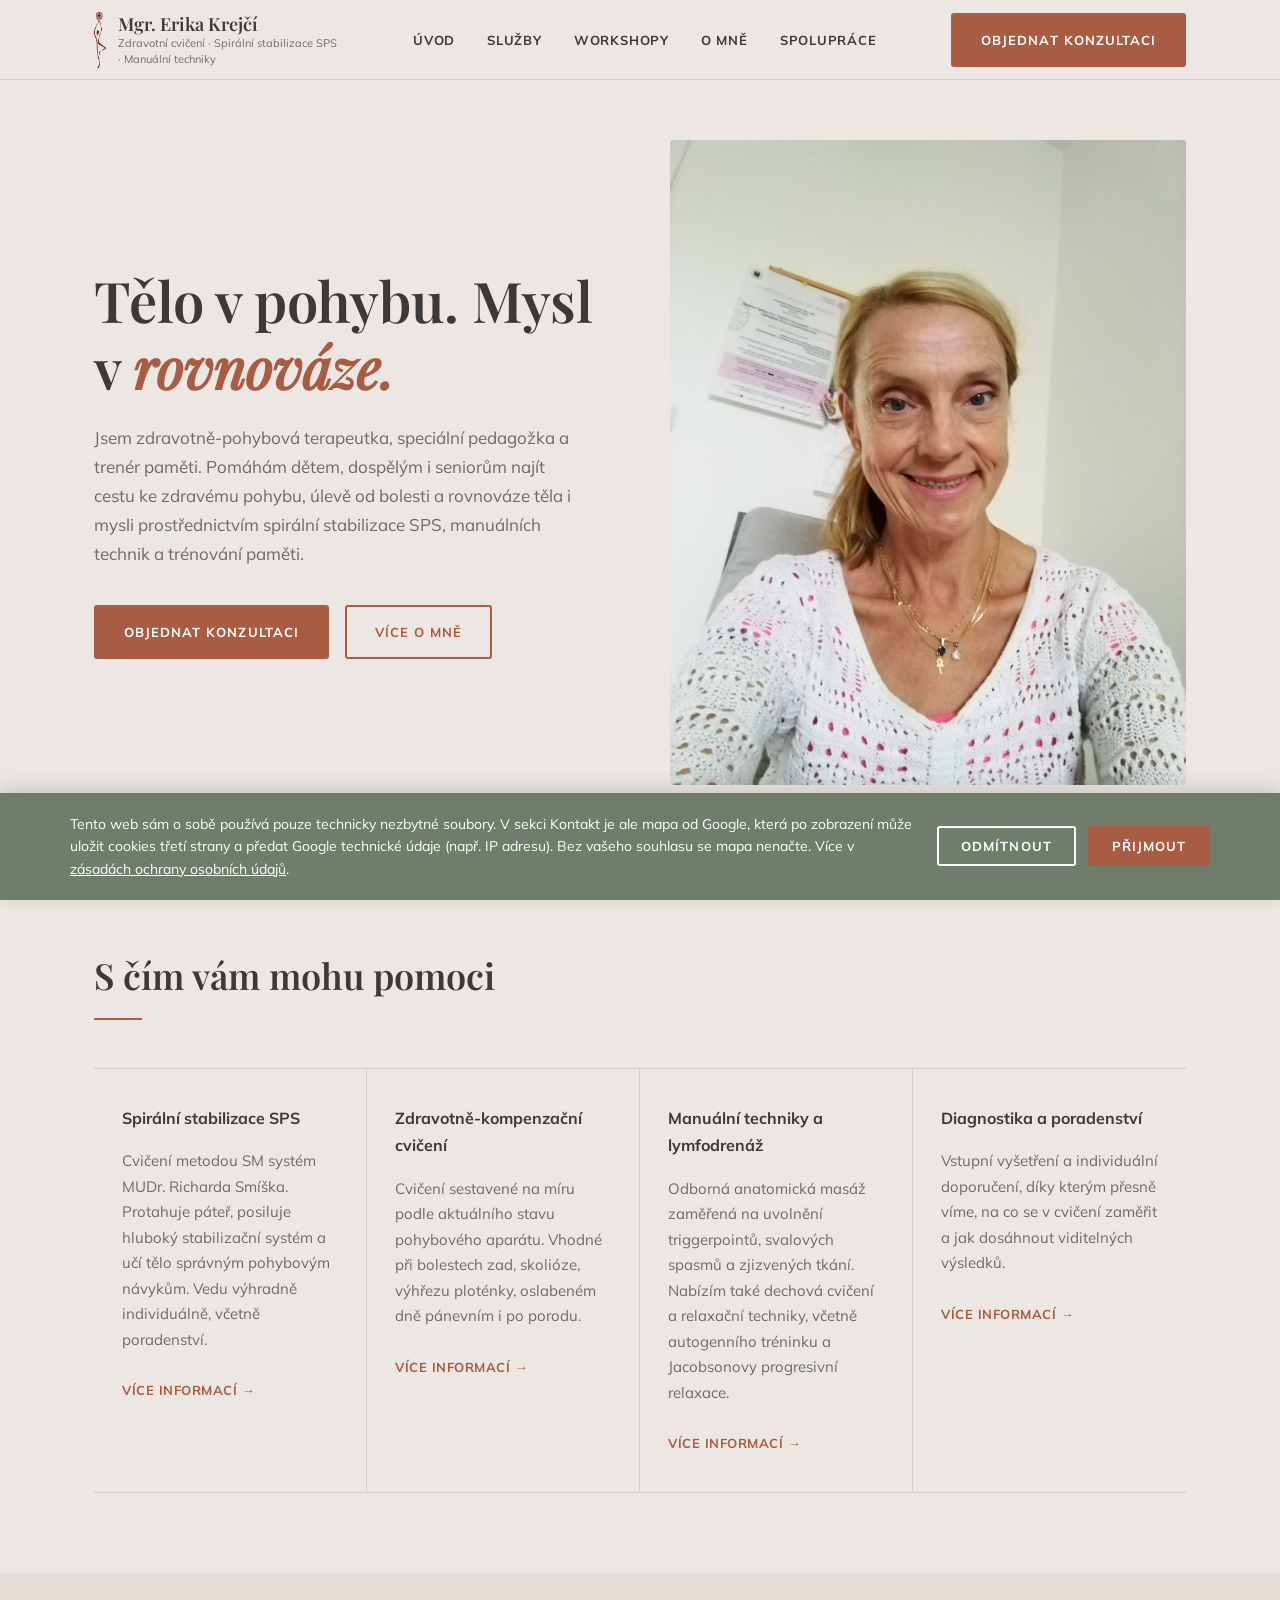
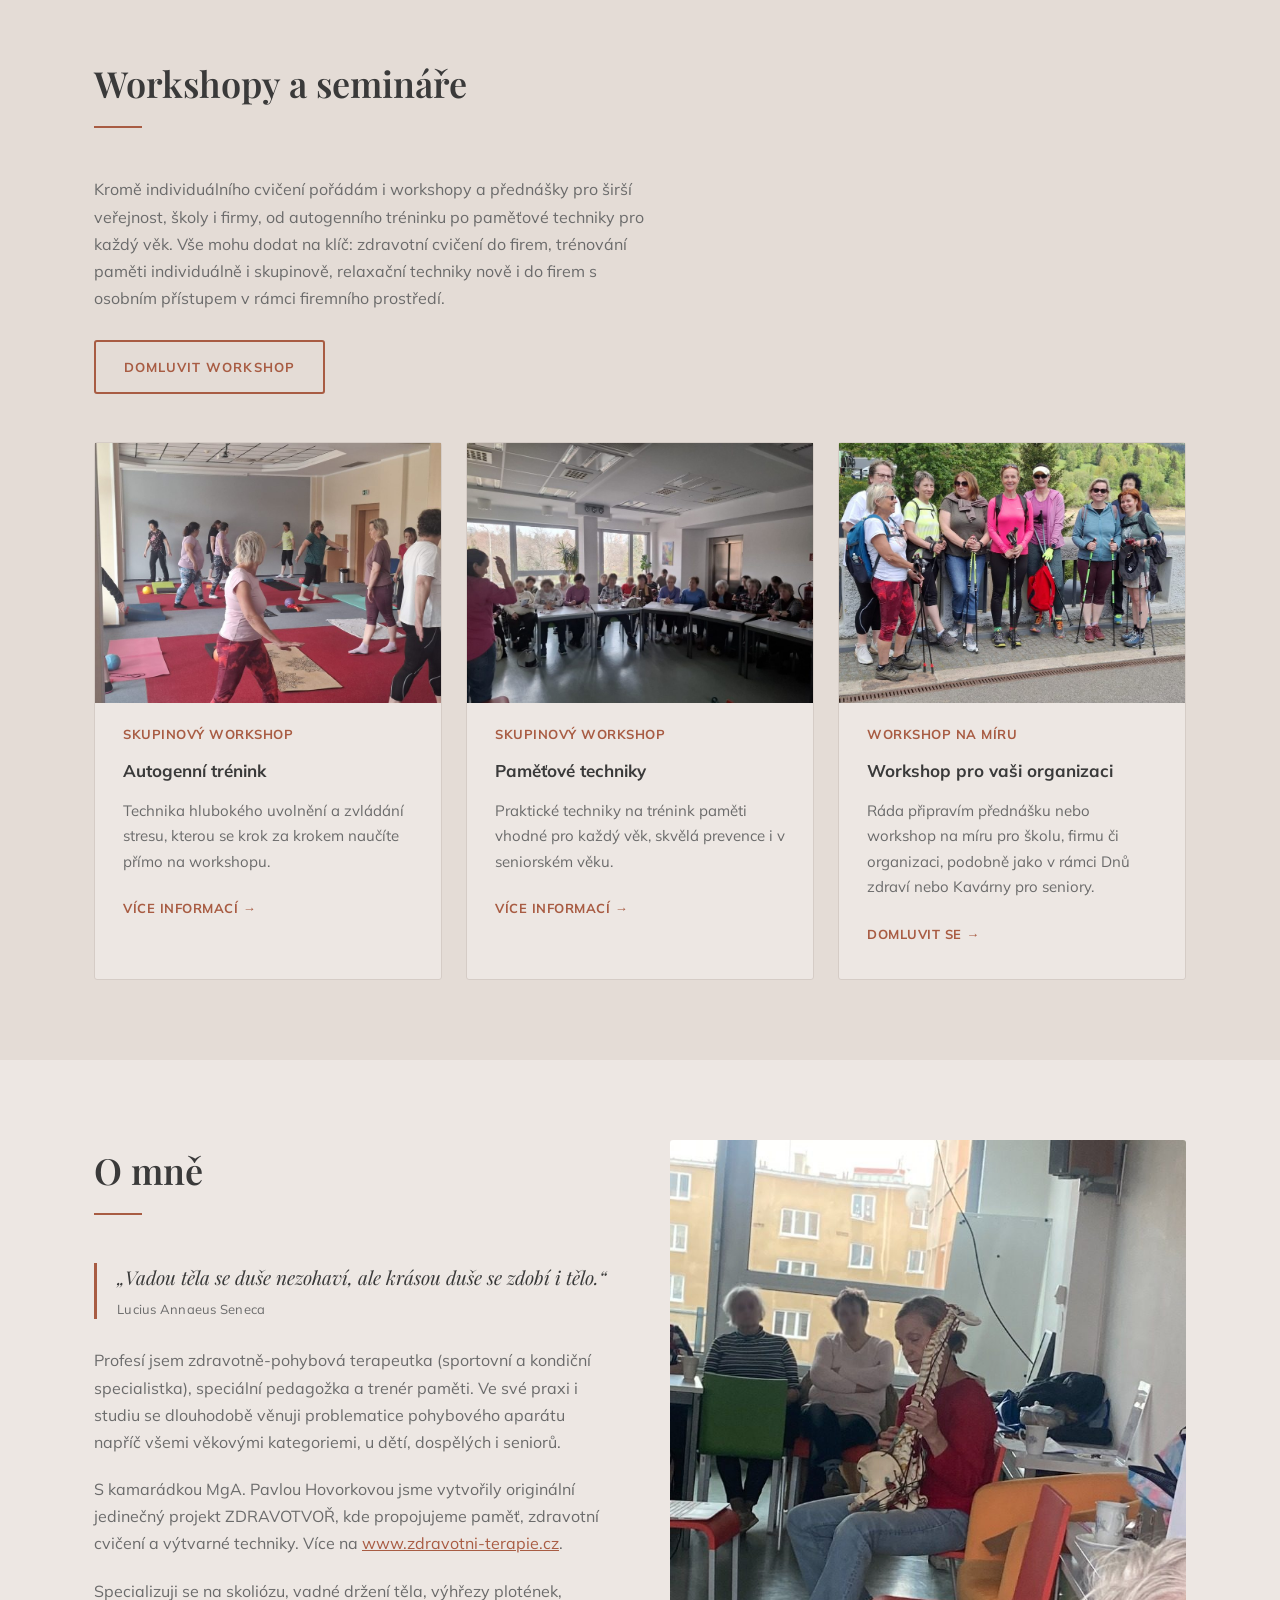
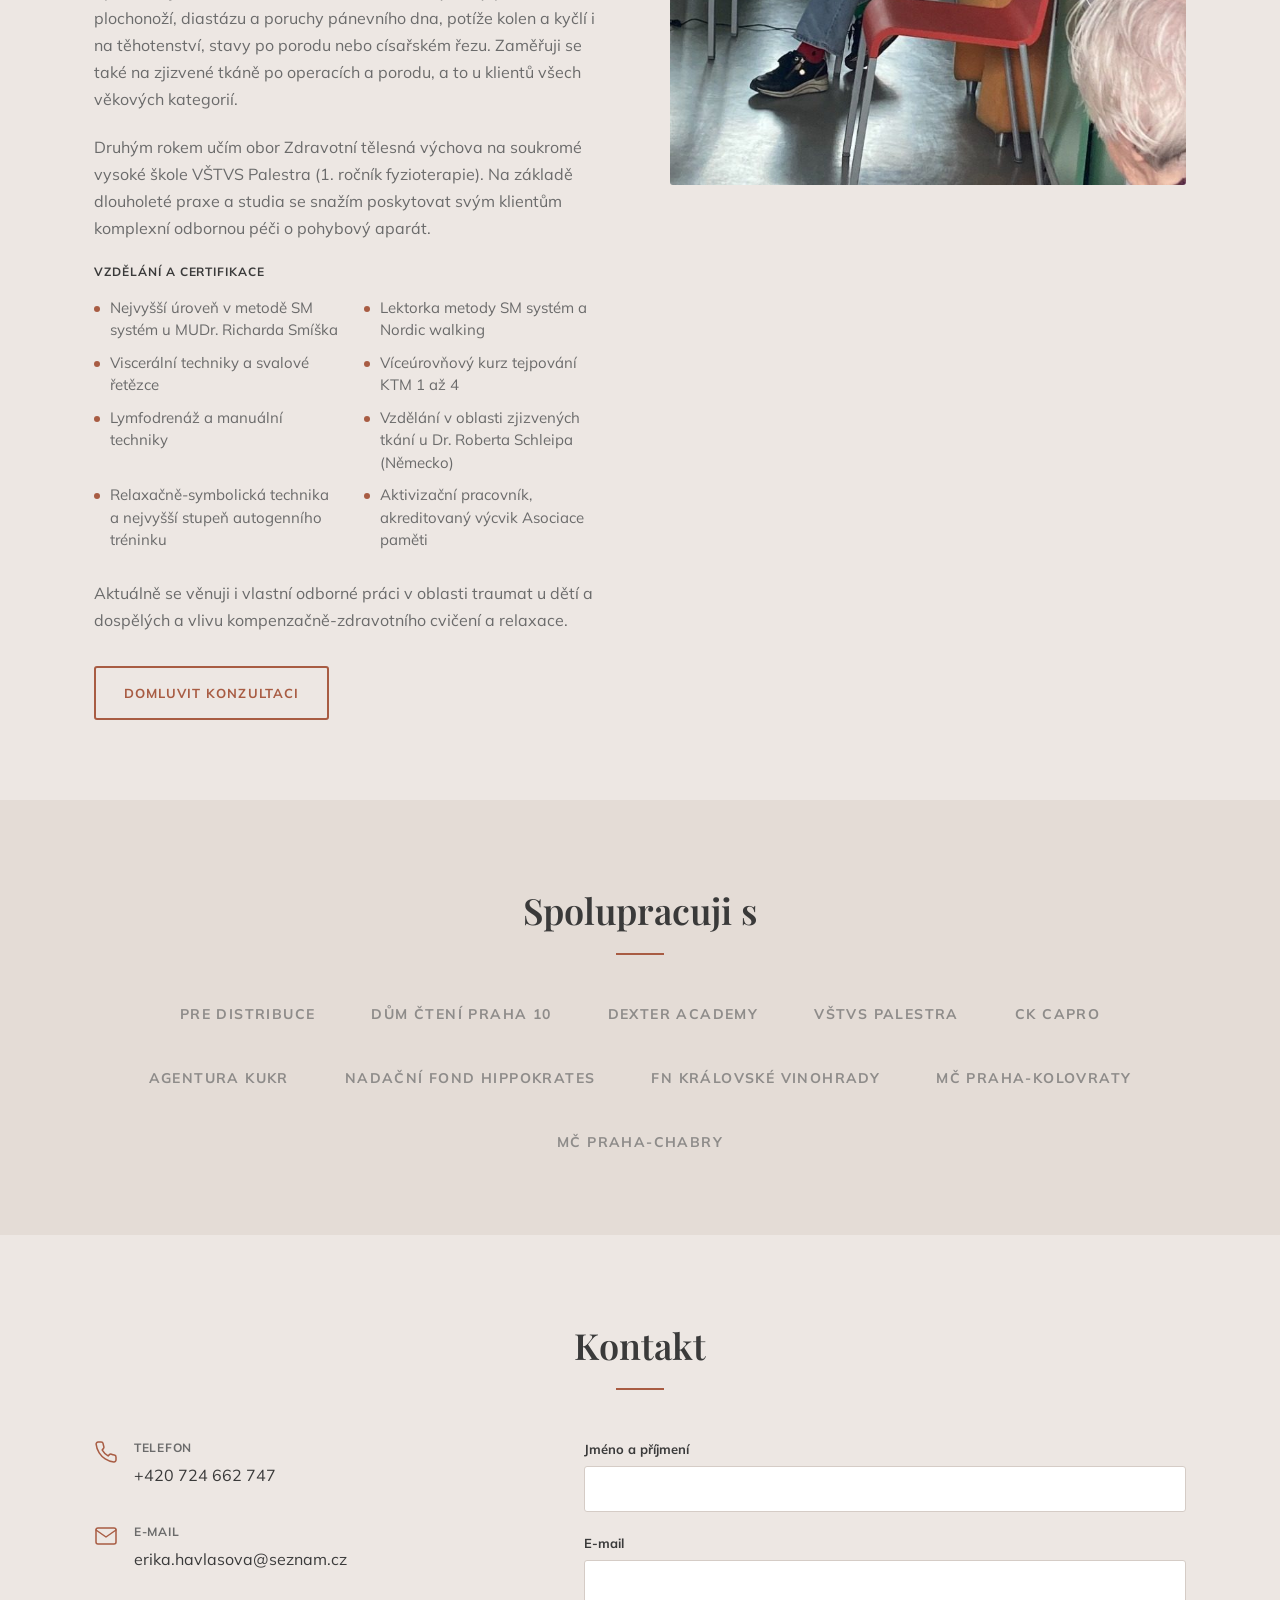
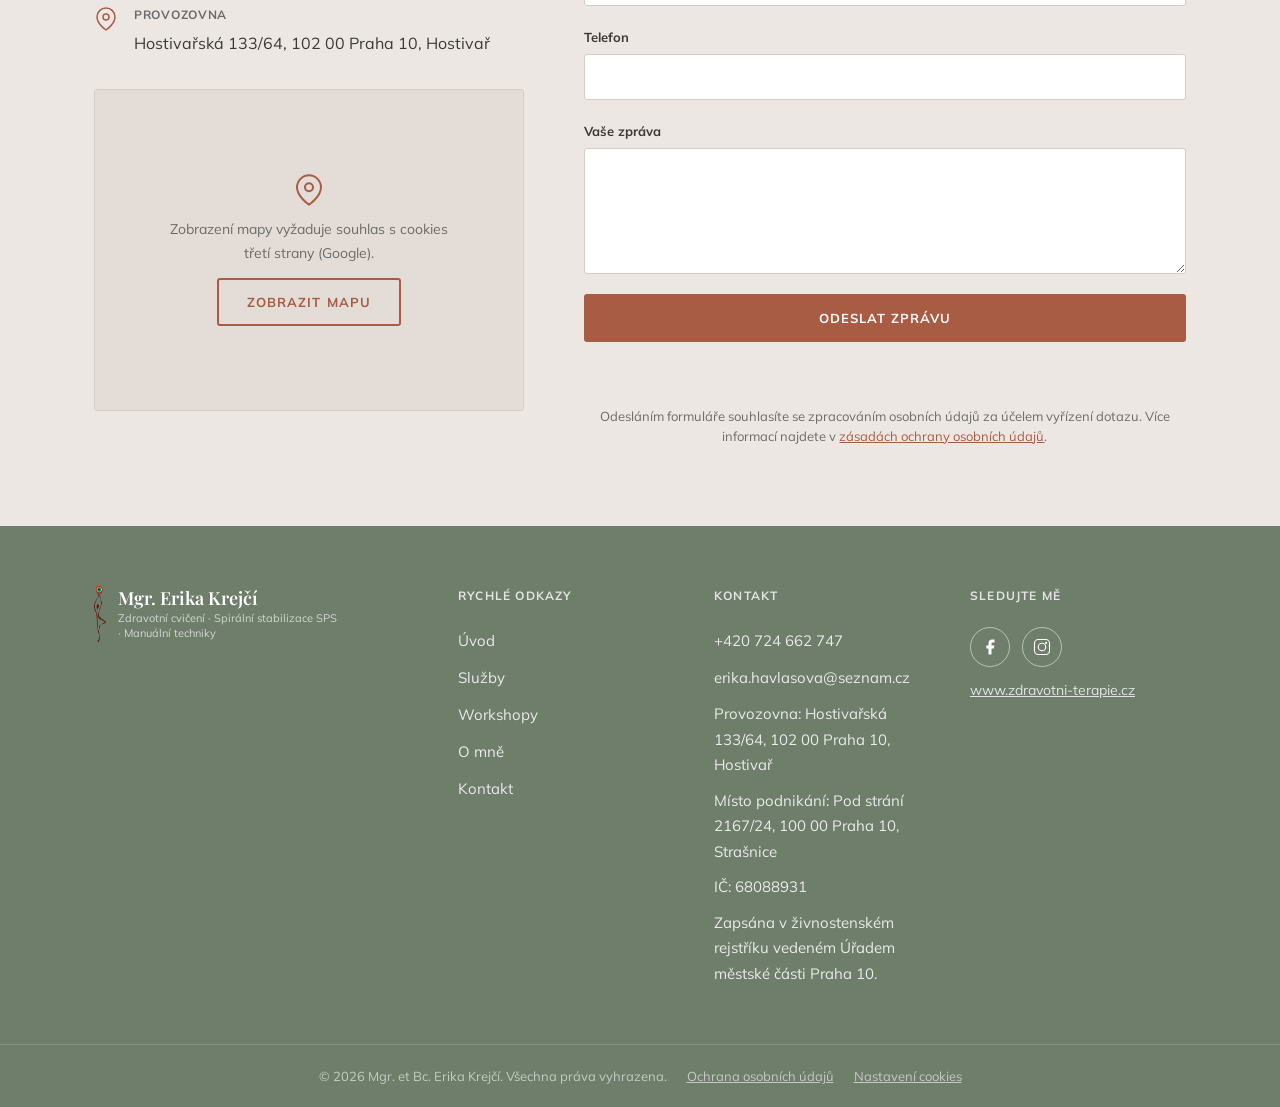
==== commit 1b8e2bbb: "Update doctoral research topic in About section per client request. Replace palliative care referenc" ====
--- a/index.html
+++ b/index.html
@@ -171,7 +171,7 @@
             </ul>
           </div>
 
-          <p class="about__text">Aktuálně se věnuji i vlastní odborné práci v oblasti paliativní péče a speciální pedagogiky.</p>
+          <p class="about__text">Aktuálně se věnuji i vlastní odborné práci v oblasti traumat u dětí a dospělých a vlivu kompenzačně-zdravotního cvičení a relaxace.</p>
           <a href="#kontakt" class="btn btn--outline">Domluvit konzultaci</a>
         </div>
         <div class="about__image">
@@ -363,6 +363,6 @@
     </div>
   </div>
 
-  <script src="js/main.js"></script>
+  <script src="js/main.js?v=2"></script>
 </body>
 </html>
